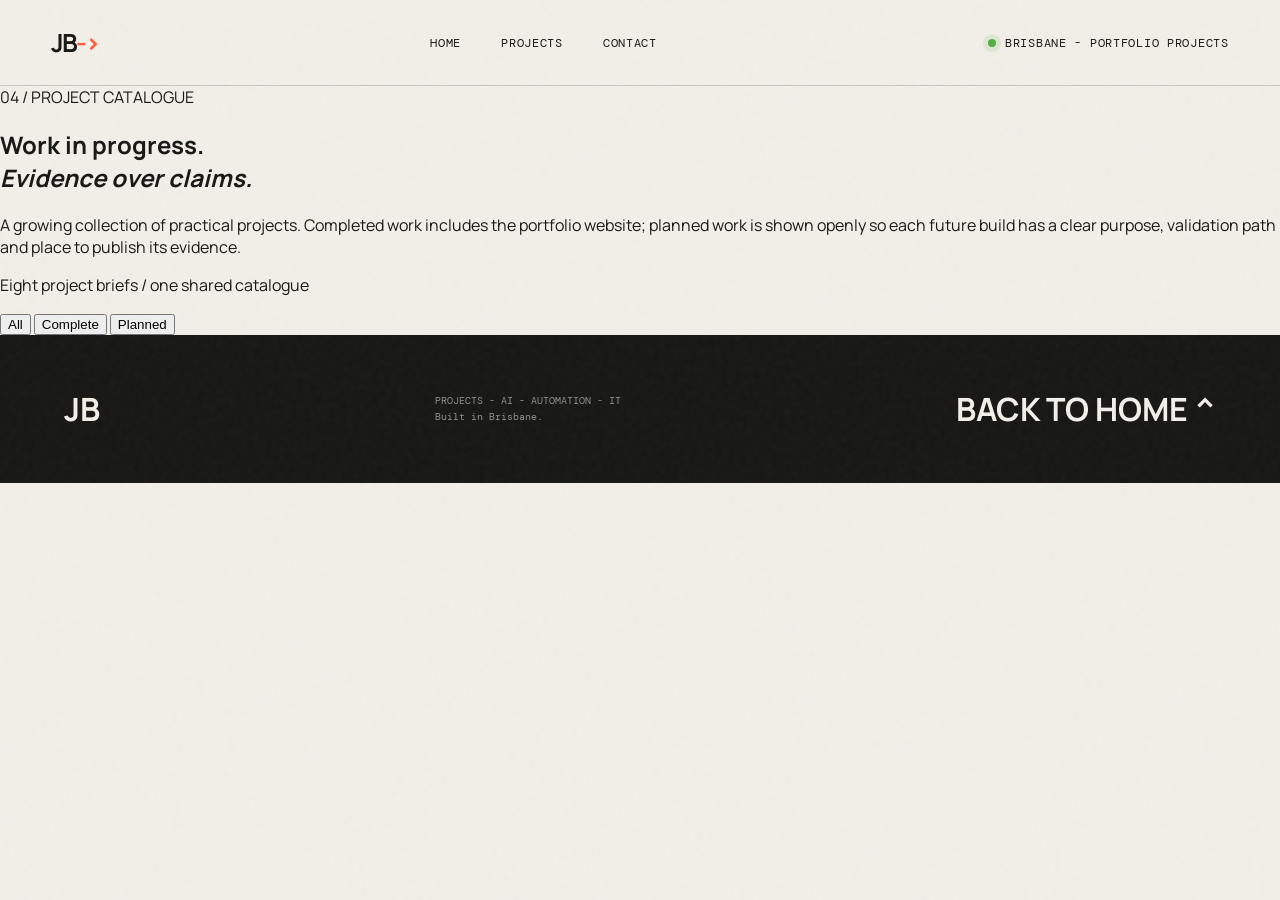
==== projects.html @ 4ab95765 "Add project showcase page framework" ====
<!doctype html>
<html lang="en">
<head>
  <meta charset="UTF-8">
  <meta name="viewport" content="width=device-width,initial-scale=1">
  <meta name="description" content="Joel Bruce - portfolio project catalogue covering AI-assisted development, automation and enterprise IT.">
  <title>Joel Bruce - Projects</title>
  <link rel="preconnect" href="https://fonts.googleapis.com">
  <link rel="preconnect" href="https://fonts.gstatic.com" crossorigin>
  <link href="https://fonts.googleapis.com/css2?family=DM+Mono:wght@300;400;500&family=Manrope:wght@400;500;600;700&display=swap" rel="stylesheet">
  <link rel="stylesheet" href="styles.css">
  <link rel="stylesheet" href="project-page.css">
  <script src="content.js" defer></script>
  <script src="project-page.js" defer></script>
</head>
<body>
  <div class="noise" aria-hidden="true"></div>
  <header class="nav-wrap">
    <a class="monogram" href="index.html">JB<span>-&gt;</span></a>
    <nav aria-label="Primary navigation">
      <a href="index.html">Home</a>
      <a href="projects.html" aria-current="page">Projects</a>
      <a href="index.html#contact">Contact</a>
    </nav>
    <a class="availability" href="index.html#contact"><span></span> Brisbane - Portfolio projects</a>
  </header>
  <main>
    <section class="project-page-hero">
      <span class="eyebrow">04 / PROJECT CATALOGUE</span>
      <h1>Work in progress.<br><em>Evidence over claims.</em></h1>
      <p>A growing collection of practical projects. Completed work includes the portfolio website; planned work is shown openly so each future build has a clear purpose, validation path and place to publish its evidence.</p>
    </section>
    <section class="project-page-main">
      <div class="project-toolbar">
        <p>Eight project briefs / one shared catalogue</p>
        <div class="project-filters" aria-label="Filter projects">
          <button type="button" data-project-filter="all" aria-pressed="true">All</button>
          <button type="button" data-project-filter="complete" aria-pressed="false">Complete</button>
          <button type="button" data-project-filter="planned" aria-pressed="false">Planned</button>
        </div>
      </div>
      <div id="portfolio-project-list" class="portfolio-grid"></div>
    </section>
  </main>
  <footer>
    <a href="index.html">JB</a>
    <p>PROJECTS - AI - AUTOMATION - IT<br>Built in Brisbane.</p>
    <a href="index.html#top">BACK TO HOME ^</a>
  </footer>
</body>
</html>
---- styles.css ----
:root{--paper:#f2efe8;--ink:#171714;--acid:#d9ff43;--orange:#ff5b35;--line:rgba(23,23,20,.2);--mono:'DM Mono',monospace;--sans:'Manrope',sans-serif}*{box-sizing:border-box}html{scroll-behavior:smooth}body{margin:0;background:var(--paper);color:var(--ink);font-family:var(--sans);font-size:16px;overflow-x:hidden}.noise{position:fixed;inset:0;opacity:.035;pointer-events:none;z-index:20;background-image:url("data:image/svg+xml,%3Csvg viewBox='0 0 180 180' xmlns='http://www.w3.org/2000/svg'%3E%3Cfilter id='n'%3E%3CfeTurbulence type='fractalNoise' baseFrequency='.8' numOctaves='4' stitchTiles='stitch'/%3E%3C/filter%3E%3Crect width='100%25' height='100%25' filter='url(%23n)'/%3E%3C/svg%3E")}.nav-wrap{height:86px;padding:0 4vw;display:flex;align-items:center;justify-content:space-between;border-bottom:1px solid var(--line);position:relative;z-index:5}.monogram{font-size:25px;font-weight:700;text-decoration:none;color:var(--ink);letter-spacing:-2px}.monogram span{color:var(--orange)}nav{display:flex;gap:2.5rem}nav a,.availability{font:400 12px var(--mono);color:var(--ink);text-decoration:none;text-transform:uppercase;letter-spacing:.06em}.availability{display:flex;align-items:center;gap:9px}.availability span{width:8px;height:8px;background:#4faf42;border-radius:50%;box-shadow:0 0 0 5px rgba(79,175,66,.12)}.section-pad{padding:8rem 7vw}.hero{min-height:calc(100vh - 86px);position:relative;padding-top:5rem;display:flex;flex-direction:column;justify-content:space-between}.hero-kicker,.section-heading>span,.approach-title>span,.about-copy>span,.contact>span{font:400 11px var(--mono);letter-spacing:.08em}.hero-kicker span{background:var(--ink);color:var(--paper);padding:3px 5px;margin-right:8px}.hero h1{font-size:clamp(3.5rem,8vw,8.4rem);font-weight:500;line-height:.88;letter-spacing:-.075em;margin:1.5rem 0 3rem;position:relative;z-index:2}.hero h1 em,.section-heading h2 em,.approach h2 em,.contact h2 em{font-weight:400;color:var(--orange);font-style:italic}.outlined{color:var(--paper);-webkit-text-stroke:2px var(--ink)}.hero-bottom{display:flex;justify-content:space-between;align-items:flex-end;margin-left:43%}.hero-bottom p{max-width:510px;font-size:clamp(1.05rem,1.5vw,1.35rem);line-height:1.6}.circle-link{width:112px;height:112px;border-radius:50%;background:var(--acid);color:var(--ink);display:flex;align-items:center;justify-content:center;gap:10px;text-decoration:none;font:500 11px var(--mono);text-transform:uppercase;transition:transform .3s}.circle-link:hover{transform:rotate(-8deg) scale(1.06)}.circle-link b{font-size:20px}.orbit{position:absolute;right:8vw;top:12%;width:170px;height:170px;border:1px solid var(--line);border-radius:50%;display:grid;place-items:center;opacity:.55}.orbit-ring{width:10px;height:10px;background:var(--orange);border-radius:50%;position:absolute;top:-5px}.orbit span{font:10px var(--mono);max-width:85px;text-align:center}.marquee{background:var(--ink);color:var(--paper);padding:18px 0;overflow:hidden;white-space:nowrap;transform:rotate(-1.2deg);width:102%;margin-left:-1%}.marquee div{font:500 15px var(--mono);letter-spacing:.08em;animation:move 24s linear infinite}.marquee i{color:var(--acid);margin:0 2rem}@keyframes move{to{transform:translateX(-50%)}}.work{padding-top:11rem}.section-heading{display:grid;grid-template-columns:1fr 2fr 1fr;align-items:start;margin-bottom:7rem}.section-heading h2,.approach h2{font-size:clamp(3rem,6vw,6rem);line-height:.94;letter-spacing:-.06em;margin:0}.section-heading p{line-height:1.6;margin:0}.project{display:grid;grid-template-columns:90px 1fr 230px;padding:3rem 0;border-top:1px solid var(--ink);gap:2rem;transition:padding .25s}.project:last-child{border-bottom:1px solid var(--ink)}.project:hover{padding-left:1rem}.project-num{font:12px var(--mono)}.project-main>span,.impact small{font:10px var(--mono);letter-spacing:.08em}.project h3{font-size:clamp(1.7rem,3vw,3.2rem);font-weight:500;letter-spacing:-.04em;line-height:1.08;max-width:850px;margin:1.2rem 0}.project p{max-width:650px;line-height:1.6;color:#514f49}.tags{display:flex;gap:.5rem;margin-top:1.5rem;flex-wrap:wrap}.tags i,.skill-cloud span{font:400 10px var(--mono);font-style:normal;border:1px solid var(--line);border-radius:50px;padding:8px 12px}.impact{border-left:1px solid var(--line);padding-left:2rem;display:flex;flex-direction:column;justify-content:space-between}.impact b{font:500 12px var(--mono);color:var(--orange)}.approach{background:var(--ink);color:var(--paper)}.approach-title{display:flex;justify-content:space-between;align-items:start;margin-bottom:7rem}.approach-title span{color:var(--acid)}.principles{display:grid;grid-template-columns:repeat(4,1fr);gap:1px;background:rgba(255,255,255,.2);border:1px solid rgba(255,255,255,.2)}.principles article{background:var(--ink);padding:2.5rem;min-height:370px;display:flex;flex-direction:column}.principles b{font:11px var(--mono);color:var(--acid)}.principles h3{font-size:1.55rem;line-height:1.15;margin-top:auto}.principles p{font-size:.92rem;line-height:1.65;color:#aaa9a2}.about{display:grid;grid-template-columns:1fr 1.35fr;gap:8vw;align-items:center}.portrait-card{aspect-ratio:4/5;background:var(--orange);display:grid;place-items:center;position:relative;overflow:hidden}.portrait-card:after{content:'';position:absolute;width:80%;height:80%;border:1px solid rgba(23,23,20,.3);border-radius:50%;transform:rotate(25deg)}.portrait-card span{font-size:clamp(7rem,17vw,16rem);font-weight:700;letter-spacing:-.12em;color:var(--paper);z-index:1}.portrait-card small{position:absolute;bottom:20px;left:20px;font:10px var(--mono)}.about-copy h2{font-size:clamp(2.5rem,5vw,5rem);line-height:1;letter-spacing:-.06em}.about-copy p{line-height:1.75;color:#514f49}.about-copy .large{font-size:1.4rem;color:var(--ink);max-width:600px}.skill-cloud{display:flex;flex-wrap:wrap;gap:.5rem;margin-top:2rem}.contact{background:var(--acid);min-height:75vh;display:flex;flex-direction:column;justify-content:center}.contact h2{font-size:clamp(3.8rem,8vw,8rem);line-height:.92;letter-spacing:-.07em;margin:3rem 0}.contact h2 em{color:var(--ink)}.email-link{font-size:clamp(1.25rem,3vw,2.6rem);color:var(--ink);text-decoration:none;border-bottom:2px solid var(--ink);padding-bottom:8px;align-self:flex-start}.contact-meta{display:flex;justify-content:space-between;align-items:end;margin-top:6rem;font-size:.9rem}.contact-meta div{display:flex;gap:2rem}.contact-meta a{color:var(--ink);font:11px var(--mono)}footer{background:var(--ink);color:var(--paper);padding:3rem 5vw;display:flex;justify-content:space-between;align-items:center}footer>a{color:var(--paper);font-size:2rem;text-decoration:none;font-weight:700}footer p{color:#92918b;font:10px/1.6 var(--mono)}footer button{border:0;background:none;color:var(--paper);font:11px var(--mono);cursor:pointer}.reveal{opacity:0;transform:translateY(25px);transition:opacity .7s,transform .7s}.reveal.visible{opacity:1;transform:none}@media(prefers-reduced-motion:reduce){*{scroll-behavior:auto!important;animation:none!important}.reveal{opacity:1;transform:none}}@media(max-width:850px){.nav-wrap nav{display:none}.section-pad{padding:6rem 6vw}.hero{min-height:800px;padding-top:4rem}.hero-bottom{margin-left:0}.orbit{display:none}.section-heading{grid-template-columns:1fr;gap:2rem;margin-bottom:4rem}.project{grid-template-columns:45px 1fr}.impact{grid-column:2;border:0;padding:0;gap:.7rem}.principles{grid-template-columns:1fr 1fr}.about{grid-template-columns:1fr}.portrait-card{max-height:600px}.approach-title{display:block}.approach-title h2{margin-top:2rem}}@media(max-width:550px){.availability{font-size:0}.availability span{display:block}.hero h1{font-size:3.6rem}.hero-bottom{display:block}.circle-link{margin-top:2rem}.principles{grid-template-columns:1fr}.principles article{min-height:280px}.project{grid-template-columns:1fr}.project-num,.impact{grid-column:1}.contact-meta,footer{align-items:flex-start;gap:2rem}.contact-meta{flex-direction:column}.contact-meta div{flex-direction:column;gap:1rem}footer p{display:none}}
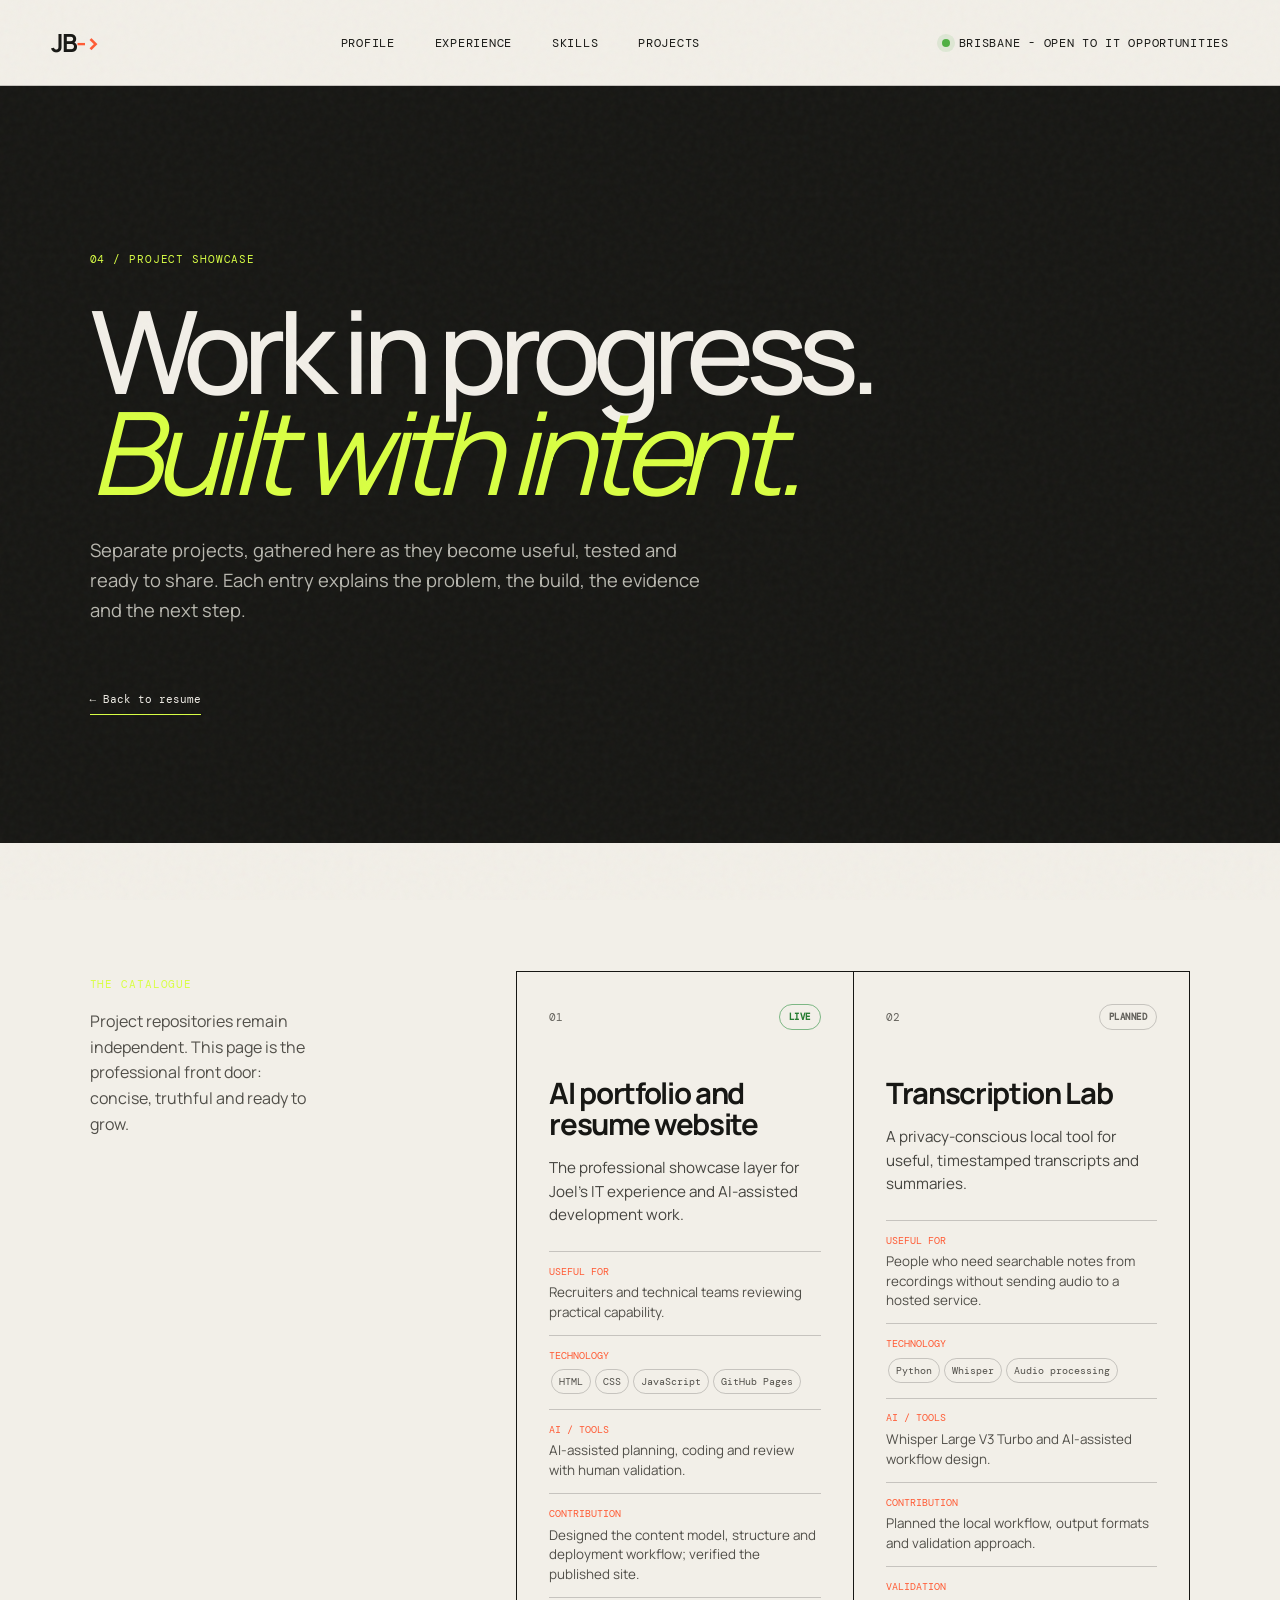
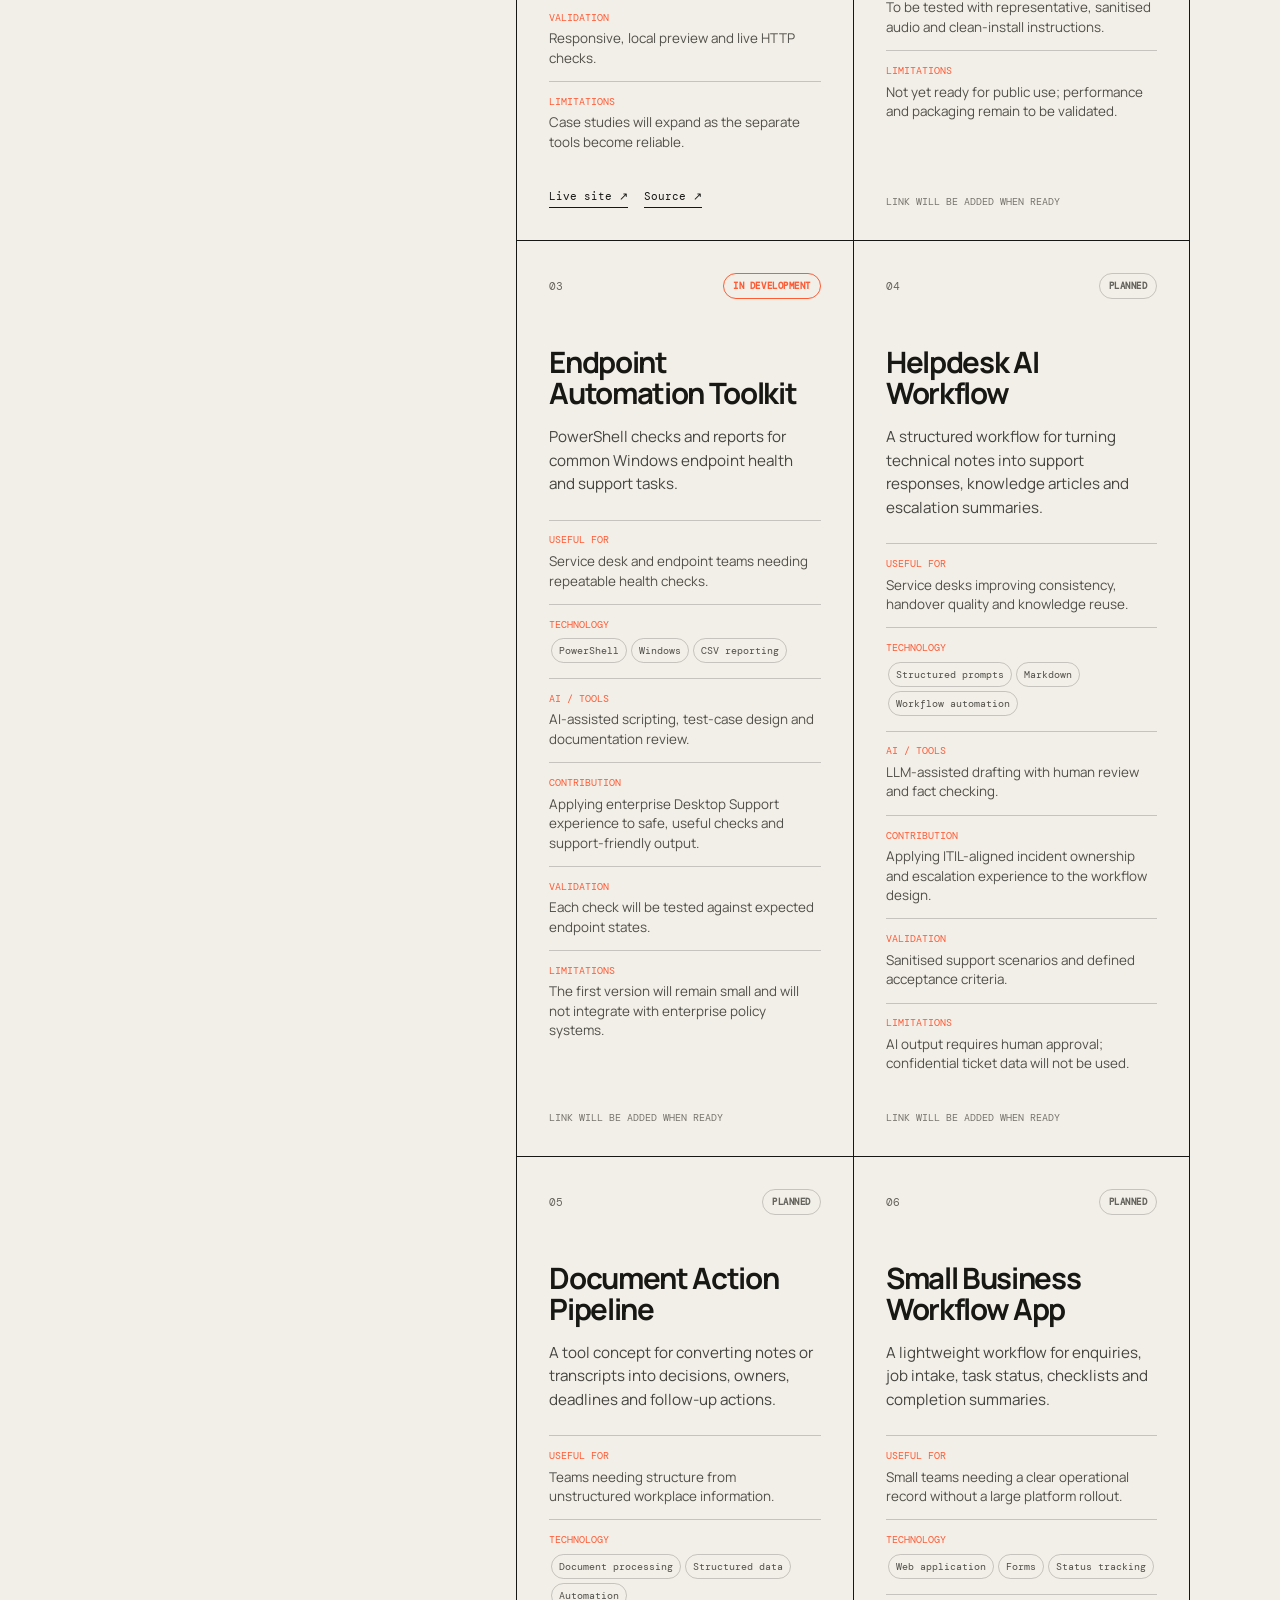
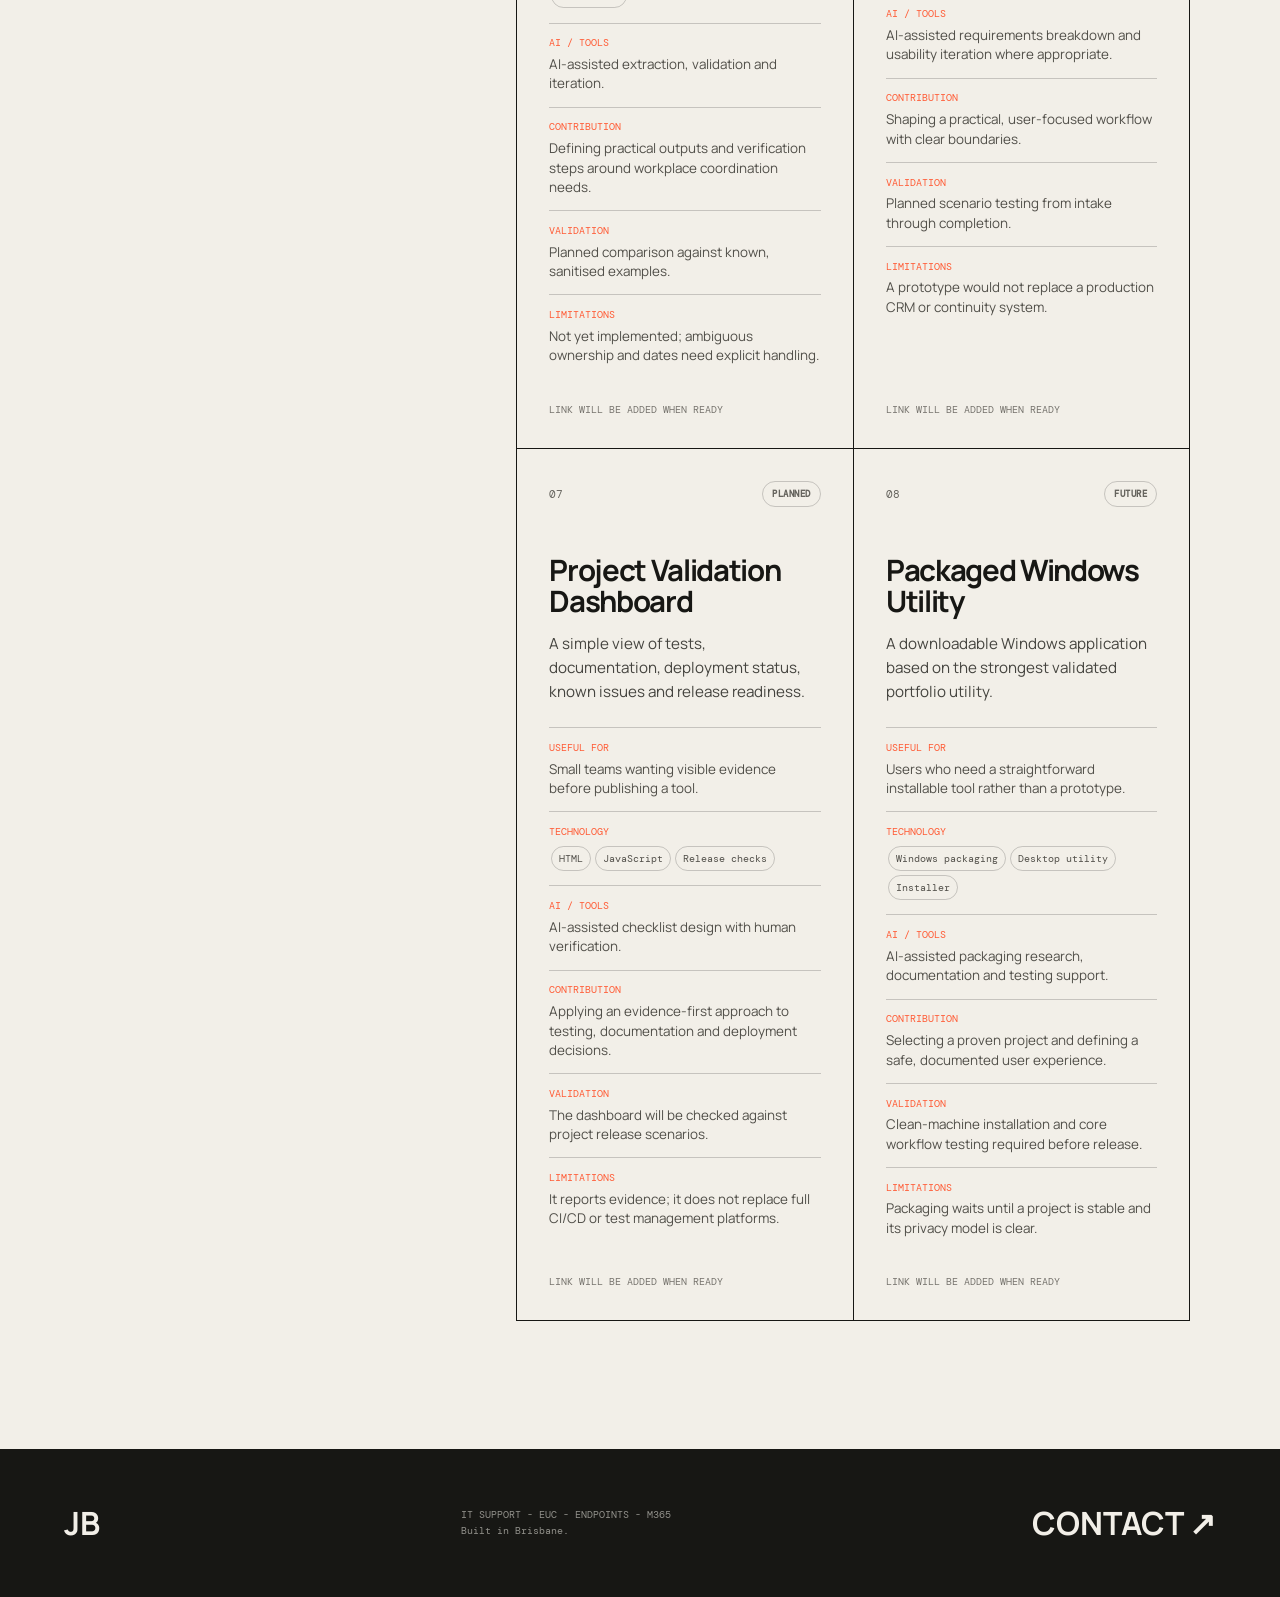
==== commit 6b6e654a: "Add project showcase page framework" ====
--- a/projects.html
+++ b/projects.html
@@ -1,51 +1 @@
-<!doctype html>
-<html lang="en">
-<head>
-  <meta charset="UTF-8">
-  <meta name="viewport" content="width=device-width,initial-scale=1">
-  <meta name="description" content="Joel Bruce - portfolio project catalogue covering AI-assisted development, automation and enterprise IT.">
-  <title>Joel Bruce - Projects</title>
-  <link rel="preconnect" href="https://fonts.googleapis.com">
-  <link rel="preconnect" href="https://fonts.gstatic.com" crossorigin>
-  <link href="https://fonts.googleapis.com/css2?family=DM+Mono:wght@300;400;500&family=Manrope:wght@400;500;600;700&display=swap" rel="stylesheet">
-  <link rel="stylesheet" href="styles.css">
-  <link rel="stylesheet" href="project-page.css">
-  <script src="content.js" defer></script>
-  <script src="project-page.js" defer></script>
-</head>
-<body>
-  <div class="noise" aria-hidden="true"></div>
-  <header class="nav-wrap">
-    <a class="monogram" href="index.html">JB<span>-&gt;</span></a>
-    <nav aria-label="Primary navigation">
-      <a href="index.html">Home</a>
-      <a href="projects.html" aria-current="page">Projects</a>
-      <a href="index.html#contact">Contact</a>
-    </nav>
-    <a class="availability" href="index.html#contact"><span></span> Brisbane - Portfolio projects</a>
-  </header>
-  <main>
-    <section class="project-page-hero">
-      <span class="eyebrow">04 / PROJECT CATALOGUE</span>
-      <h1>Work in progress.<br><em>Evidence over claims.</em></h1>
-      <p>A growing collection of practical projects. Completed work includes the portfolio website; planned work is shown openly so each future build has a clear purpose, validation path and place to publish its evidence.</p>
-    </section>
-    <section class="project-page-main">
-      <div class="project-toolbar">
-        <p>Eight project briefs / one shared catalogue</p>
-        <div class="project-filters" aria-label="Filter projects">
-          <button type="button" data-project-filter="all" aria-pressed="true">All</button>
-          <button type="button" data-project-filter="complete" aria-pressed="false">Complete</button>
-          <button type="button" data-project-filter="planned" aria-pressed="false">Planned</button>
-        </div>
-      </div>
-      <div id="portfolio-project-list" class="portfolio-grid"></div>
-    </section>
-  </main>
-  <footer>
-    <a href="index.html">JB</a>
-    <p>PROJECTS - AI - AUTOMATION - IT<br>Built in Brisbane.</p>
-    <a href="index.html#top">BACK TO HOME ^</a>
-  </footer>
-</body>
-</html>
+<!doctype html><html lang="en"><head><meta charset="UTF-8"><meta name="viewport" content="width=device-width,initial-scale=1"><meta name="description" content="Joel Bruce project showcase: practical IT, endpoint, automation and AI-assisted work."><title>Projects - Joel Bruce</title><link rel="preconnect" href="https://fonts.googleapis.com"><link rel="preconnect" href="https://fonts.gstatic.com" crossorigin><link href="https://fonts.googleapis.com/css2?family=DM+Mono:wght@300;400;500&family=Manrope:wght@400;500;600;700&display=swap" rel="stylesheet"><link rel="stylesheet" href="styles.css"><link rel="stylesheet" href="resume.css"><link rel="stylesheet" href="projects-page.css"><script src="projects-data.js" defer></script><script src="projects-page.js" defer></script></head><body><div class="noise" aria-hidden="true"></div><header class="nav-wrap"><a class="monogram" href="index.html" aria-label="Joel Bruce, home">JB<span>-></span></a><nav aria-label="Primary navigation"><a href="index.html#positioning">Profile</a><a href="index.html#experience">Experience</a><a href="index.html#skills">Skills</a><a href="projects.html" aria-current="page">Projects</a></nav><a class="availability" href="index.html#contact"><span></span> Brisbane - Open to IT opportunities</a></header><main class="showcase-page"><section class="showcase-hero section-pad"><span>04 / PROJECT SHOWCASE</span><h1>Work in progress.<br><em>Built with intent.</em></h1><p>Separate projects, gathered here as they become useful, tested and ready to share. Each entry explains the problem, the build, the evidence and the next step.</p><a class="back-link" href="index.html">← Back to resume</a></section><section class="showcase-grid section-pad"><div class="showcase-intro"><span>THE CATALOGUE</span><p>Project repositories remain independent. This page is the professional front door: concise, truthful and ready to grow.</p></div><div id="project-cards" class="showcase-cards"></div></section></main><footer><a href="index.html">JB</a><p>IT SUPPORT - EUC - ENDPOINTS - M365<br>Built in Brisbane.</p><a href="index.html#contact">CONTACT ↗</a></footer></body></html>
--- a/resume.css
+++ b/resume.css
@@ -0,0 +1,15 @@
+.profile{padding-top:11rem}.target-roles{display:grid;grid-template-columns:repeat(3,1fr);gap:1px;background:var(--ink);border:1px solid var(--ink);margin-bottom:3rem}.target-roles article{background:var(--paper);padding:2rem;min-height:260px;display:flex;flex-direction:column}.target-roles b{font:11px var(--mono);color:var(--orange)}.target-roles h3{font-size:clamp(1.4rem,2.2vw,2.1rem);line-height:1.08;letter-spacing:-.04em;margin:auto 0 1rem}.target-roles p{line-height:1.6;color:#514f49;margin:0}.profile-grid{display:grid;grid-template-columns:1fr 1fr;gap:8vw;margin-left:25%;border-top:1px solid var(--ink);padding-top:2.5rem}.profile-grid p{font-size:1.12rem;line-height:1.75;margin:0}.role{display:grid;grid-template-columns:70px minmax(260px,.75fr) 1.25fr;gap:3rem;border-top:1px solid var(--ink);padding:3.5rem 0}.role:last-child{border-bottom:1px solid var(--ink)}.role-index,.role-head>span{font:11px var(--mono);letter-spacing:.05em}.role-head h3{font-size:clamp(1.6rem,2.6vw,2.7rem);line-height:1.05;letter-spacing:-.045em;margin:1rem 0 .6rem}.role-head h4{font-size:1rem;line-height:1.4;margin:0;font-weight:600}.role-head p{color:#66645e;font-size:.86rem;line-height:1.5}.role-detail ul{margin:0;padding-left:1.2rem}.role-detail li{line-height:1.65;margin-bottom:.8rem;color:#45443f}.skill-groups{display:grid;grid-template-columns:repeat(2,1fr);gap:1px;background:rgba(255,255,255,.2);border:1px solid rgba(255,255,255,.2)}.skill-group{background:var(--ink);padding:2.5rem;min-height:290px}.skill-group>b{font:11px var(--mono);color:var(--acid)}.skill-group h3{font-size:1.55rem;text-transform:none;margin:2.5rem 0 1.5rem}.skill-group div{display:flex;flex-wrap:wrap;gap:.5rem}.skill-group span{font:10px var(--mono);border:1px solid rgba(255,255,255,.25);border-radius:50px;padding:8px 11px;color:#d1d0ca}.projects{padding-top:11rem}.admin-proof{display:grid;grid-template-columns:repeat(3,1fr);gap:1px;background:var(--ink);border:1px solid var(--ink);margin-bottom:4rem}.admin-proof p{background:var(--acid);font-size:clamp(1rem,1.4vw,1.25rem);line-height:1.55;margin:0;padding:2rem;color:var(--ink)}.project-list{display:grid;grid-template-columns:1fr 1fr;border-top:1px solid var(--ink);border-left:1px solid var(--ink)}.project{grid-template-columns:45px 1fr;border:0;border-right:1px solid var(--ink);border-bottom:1px solid var(--ink);padding:2.5rem;min-height:360px}.project:hover{padding-left:3rem}.project h3{font-size:clamp(1.5rem,2.5vw,2.5rem)}.qualifications{background:#e6e1d7}.cert-list{border-top:1px solid var(--ink);margin-bottom:4rem}.cert{display:grid;grid-template-columns:130px 1fr;align-items:center;padding:1.6rem 0;border-bottom:1px solid var(--line)}.cert span{font:12px var(--mono);color:var(--orange)}.cert h3{font-size:clamp(1rem,2vw,1.45rem);font-weight:500;margin:0}.next-focus{display:grid;grid-template-columns:repeat(4,1fr);gap:1px;background:var(--ink);border:1px solid var(--ink)}.next-focus article{background:#f2efe8;padding:1.6rem;min-height:230px}.next-focus h3{font-size:1.25rem;line-height:1.15;margin:0 0 1.4rem}.next-focus div{display:flex;flex-wrap:wrap;gap:.5rem}.next-focus span{font:10px var(--mono);border:1px solid var(--line);border-radius:50px;padding:8px 10px;color:#45443f}.contact-lead{font-size:clamp(1.15rem,2vw,1.6rem);max-width:820px;line-height:1.6}.contact-links{display:flex;flex-wrap:wrap;gap:.75rem;margin-top:2rem}.contact-links a{color:var(--ink);font:500 12px var(--mono);text-decoration:none;text-transform:uppercase;border:1px solid var(--ink);border-radius:50px;padding:11px 14px;background:rgba(255,255,255,.18)}.contact-links a:hover{background:var(--ink);color:var(--acid)}.contact-meta a{color:var(--ink);font:11px var(--mono)}
+@media(max-width:1000px){.target-roles,.admin-proof,.next-focus{grid-template-columns:1fr 1fr}.nav-wrap{gap:1.5rem}.availability{max-width:230px;line-height:1.4}}
+@media(max-width:850px){.profile-grid{margin-left:0}.role{grid-template-columns:45px 1fr}.role-detail{grid-column:2}.project-list{grid-template-columns:1fr}}
+@media(max-width:550px){.target-roles,.admin-proof,.next-focus{grid-template-columns:1fr}.role{grid-template-columns:1fr;gap:1rem}.role-detail{grid-column:1}.skill-groups{grid-template-columns:1fr}.project{min-height:0}.cert{grid-template-columns:70px 1fr}.hero h1{font-size:3.15rem}.hero-bottom p{font-size:1rem}.target-roles article,.admin-proof p,.next-focus article{padding:1.4rem;min-height:0}}
+.hero-contact{display:flex;flex-wrap:wrap;gap:.65rem;margin:1.6rem 0 0;position:relative;z-index:2}.hero-contact span,.hero-contact a{font:500 11px var(--mono);letter-spacing:.04em;text-transform:uppercase;color:var(--ink);text-decoration:none;border:1px solid var(--line);border-radius:50px;padding:9px 12px;background:rgba(242,239,232,.68)}.hero-contact a:hover{background:var(--ink);border-color:var(--ink);color:var(--acid)}
+@media(max-width:550px){.hero-contact{margin-top:1.25rem;gap:.5rem}.hero-contact span,.hero-contact a{font-size:10px;padding:8px 10px}}
+.hero-contact button,.contact-links button{appearance:none;cursor:pointer}.hero-contact button{font:500 11px var(--mono);letter-spacing:.04em;text-transform:uppercase;color:var(--ink);text-decoration:none;border:1px solid var(--line);border-radius:50px;padding:9px 12px;background:rgba(242,239,232,.68)}.hero-contact a:hover,.hero-contact button:hover{background:var(--ink);border-color:var(--ink);color:var(--acid)}.hero-contact button:disabled,.contact-links button:disabled{cursor:default;opacity:.72}.contact-links button{color:var(--ink);font:500 12px var(--mono);text-decoration:none;text-transform:uppercase;border:1px solid var(--ink);border-radius:50px;padding:11px 14px;background:rgba(255,255,255,.18)}.contact-links button:hover{background:var(--ink);color:var(--acid)}
+@media(max-width:550px){.hero-contact button{font-size:10px;padding:8px 10px}}
+.hero-name{font:700 clamp(1.5rem,3vw,2.6rem) var(--sans);letter-spacing:0;margin:1.2rem 0 .7rem;position:relative;z-index:2}
+@media(max-width:550px){.hero-name{margin:1rem 0 .5rem;font-size:1.55rem}}
+@media print{body{background:#fff;color:#000;font-size:11pt;overflow:visible}.noise,.nav-wrap,.marquee,.orbit,.circle-link,footer,.hero-contact button,.contact-links button{display:none!important}.section-pad{padding:22pt 0!important}.hero{min-height:0;padding-top:0!important;display:block}.hero-contact{display:flex!important;margin:10pt 0 16pt!important}.hero-contact span,.hero-contact a{border:0;background:none;padding:0;margin-right:12pt;color:#000;text-transform:none;font-size:9pt}.hero h1,.section-heading h2,.approach h2,.contact h2{font-size:28pt!important;line-height:1.05!important;letter-spacing:0!important;margin:10pt 0 14pt!important}.outlined{color:#000;-webkit-text-stroke:0}.hero-bottom{display:block;margin-left:0}.hero-bottom p,.section-heading p,.profile-grid p,.role-detail li,.project p,.contact-lead{max-width:none;color:#000;font-size:10.5pt;line-height:1.45}.profile,.work,.projects{padding-top:22pt!important}.section-heading{display:block;margin-bottom:18pt}.target-roles,.skill-groups,.admin-proof,.project-list,.next-focus{display:block;border:0;background:none}.target-roles article,.skill-group,.admin-proof p,.project,.next-focus article{break-inside:avoid;border:1px solid #bbb;background:#fff!important;color:#000!important;margin:0 0 10pt;padding:12pt;min-height:0}.skill-group span,.next-focus span,.tags i{border-color:#999;color:#000}.approach,.qualifications,.contact{background:#fff!important;color:#000;min-height:0}.role{grid-template-columns:45pt 150pt 1fr;gap:18pt;padding:14pt 0;break-inside:avoid}.role-head p,.role-detail li{color:#000}.cert-list{margin-bottom:18pt}.cert{grid-template-columns:60pt 1fr;padding:8pt 0}.contact-links{display:flex;gap:10pt;margin-top:12pt}.contact-links a{border:0;background:none;padding:0;color:#000;text-transform:none}.contact-meta{margin-top:18pt}.showcase-hero,.showcase-grid{padding-top:22pt!important}.showcase-card{break-inside:avoid;color:#000!important;background:#fff!important;border:1px solid #bbb}.showcase-card dd,.showcase-purpose{color:#000!important}.showcase-links,.back-link{display:none!important}}
+
+.showcase-hero{padding-top:10rem;min-height:66vh;background:var(--ink);color:var(--paper)}.showcase-hero>span,.showcase-intro>span{font:11px var(--mono);letter-spacing:.08em;color:var(--acid)}.showcase-hero h1{font-size:clamp(4rem,9vw,9rem);font-weight:500;line-height:.88;letter-spacing:-.075em;margin:2rem 0}.showcase-hero h1 em{color:var(--acid);font-style:italic;font-weight:400}.showcase-hero>p{max-width:620px;color:#b9b8b0;font-size:1.15rem;line-height:1.65}.back-link{display:inline-block;margin-top:3rem;color:var(--paper);font:11px var(--mono);text-decoration:none;border-bottom:1px solid var(--acid);padding-bottom:8px}.showcase-grid{display:grid;grid-template-columns:1fr 2fr;gap:7vw}.showcase-intro p{max-width:230px;line-height:1.6;color:#514f49}.showcase-cards{display:grid;grid-template-columns:1fr 1fr;gap:1px;background:var(--ink);border:1px solid var(--ink)}.showcase-card{background:var(--paper);padding:2rem;min-height:500px;display:flex;flex-direction:column}.showcase-card-top{display:flex;justify-content:space-between;align-items:center;font:11px var(--mono);color:#66645e}.status{border:1px solid var(--line);border-radius:50px;padding:6px 9px;text-transform:uppercase;font-size:9px;letter-spacing:.06em}.status-live{color:#287d32;border-color:#7db784}.status-in-development{color:var(--orange);border-color:var(--orange)}.status-planned,.status-future{color:#66645e}.showcase-card h2{font-size:clamp(1.5rem,2.3vw,2.3rem);line-height:1.05;letter-spacing:-.045em;margin:3rem 0 1rem}.showcase-purpose{font-size:.95rem;line-height:1.55;color:#45443f;margin:0 0 1.5rem}.showcase-card dl{margin:0}.showcase-card dl>div{border-top:1px solid var(--line);padding:.8rem 0}.showcase-card dt{font:10px var(--mono);text-transform:uppercase;color:var(--orange);margin-bottom:.35rem}.showcase-card dd{margin:0;color:#514f49;font-size:.84rem;line-height:1.45}.showcase-card dd i{display:inline-block;font:10px var(--mono);font-style:normal;border:1px solid var(--line);border-radius:50px;padding:5px 7px;margin:2px}.showcase-links{display:flex;gap:1rem;margin-top:auto;padding-top:1.5rem}.showcase-links a{color:var(--ink);font:11px var(--mono);text-decoration:none;border-bottom:1px solid var(--ink);padding-bottom:4px}.showcase-note{margin-top:auto;padding-top:1.5rem;color:#77746e;font:10px var(--mono);text-transform:uppercase}
+@media(max-width:850px){.showcase-grid{grid-template-columns:1fr;gap:3rem}.showcase-intro p{max-width:500px}.showcase-cards{grid-template-columns:1fr}}
+@media(max-width:550px){.showcase-hero{min-height:70vh;padding-top:7rem}.showcase-hero h1{font-size:3.5rem}.showcase-card{min-height:0;padding:1.4rem}.showcase-card h2{margin-top:2rem}}
--- a/projects-page.css
+++ b/projects-page.css
@@ -0,0 +1 @@
+.showcase-hero{padding-top:10rem;min-height:66vh;background:var(--ink);color:var(--paper)}.showcase-hero>span,.showcase-intro>span{font:11px var(--mono);letter-spacing:.08em;color:var(--acid)}.showcase-hero h1{font-size:clamp(4rem,9vw,9rem);font-weight:500;line-height:.88;letter-spacing:-.075em;margin:2rem 0}.showcase-hero h1 em{color:var(--acid);font-style:italic;font-weight:400}.showcase-hero>p{max-width:620px;color:#b9b8b0;font-size:1.15rem;line-height:1.65}.back-link{display:inline-block;margin-top:3rem;color:var(--paper);font:11px var(--mono);text-decoration:none;border-bottom:1px solid var(--acid);padding-bottom:8px}.showcase-grid{display:grid;grid-template-columns:1fr 2fr;gap:7vw}.showcase-intro p{max-width:230px;line-height:1.6;color:#514f49}.showcase-cards{display:grid;grid-template-columns:1fr 1fr;gap:1px;background:var(--ink);border:1px solid var(--ink)}.showcase-card{background:var(--paper);padding:2rem;min-height:500px;display:flex;flex-direction:column}.showcase-card-top{display:flex;justify-content:space-between;align-items:center;font:11px var(--mono);color:#66645e}.status{border:1px solid var(--line);border-radius:50px;padding:6px 9px;text-transform:uppercase;font-size:9px;letter-spacing:.06em}.status-live{color:#287d32;border-color:#7db784}.status-in-development{color:var(--orange);border-color:var(--orange)}.status-planned,.status-future{color:#66645e}.showcase-card h2{font-size:clamp(1.5rem,2.3vw,2.3rem);line-height:1.05;letter-spacing:-.045em;margin:3rem 0 1rem}.showcase-purpose{font-size:.95rem;line-height:1.55;color:#45443f;margin:0 0 1.5rem}.showcase-card dl{margin:0}.showcase-card dl>div{border-top:1px solid var(--line);padding:.8rem 0}.showcase-card dt{font:10px var(--mono);text-transform:uppercase;color:var(--orange);margin-bottom:.35rem}.showcase-card dd{margin:0;color:#514f49;font-size:.84rem;line-height:1.45}.showcase-card dd i{display:inline-block;font:10px var(--mono);font-style:normal;border:1px solid var(--line);border-radius:50px;padding:5px 7px;margin:2px}.showcase-links{display:flex;gap:1rem;margin-top:auto;padding-top:1.5rem}.showcase-links a{color:var(--ink);font:11px var(--mono);text-decoration:none;border-bottom:1px solid var(--ink);padding-bottom:4px}.showcase-note{margin-top:auto;padding-top:1.5rem;color:#77746e;font:10px var(--mono);text-transform:uppercase}@media(max-width:850px){.showcase-grid{grid-template-columns:1fr;gap:3rem}.showcase-intro p{max-width:500px}.showcase-cards{grid-template-columns:1fr}}@media(max-width:550px){.showcase-hero{min-height:70vh;padding-top:7rem}.showcase-hero h1{font-size:3.5rem}.showcase-card{min-height:0;padding:1.4rem}.showcase-card h2{margin-top:2rem}}
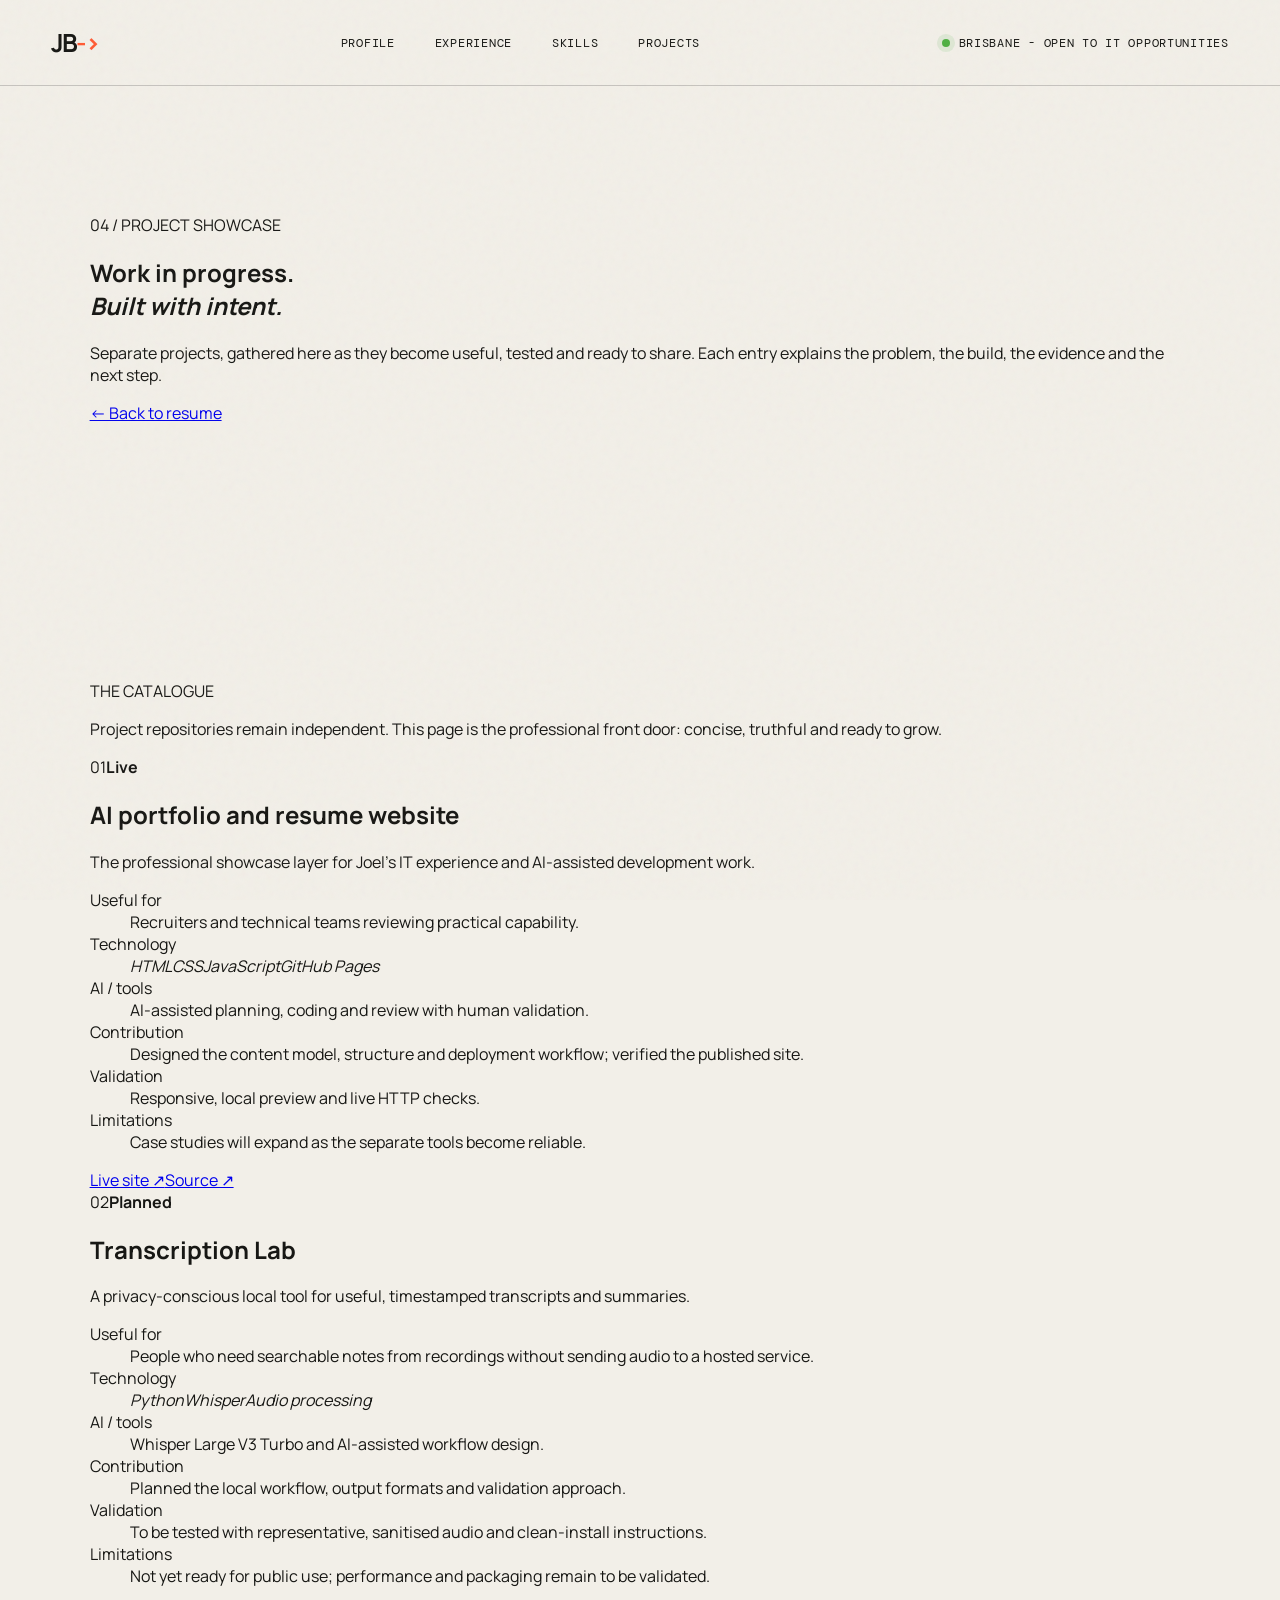
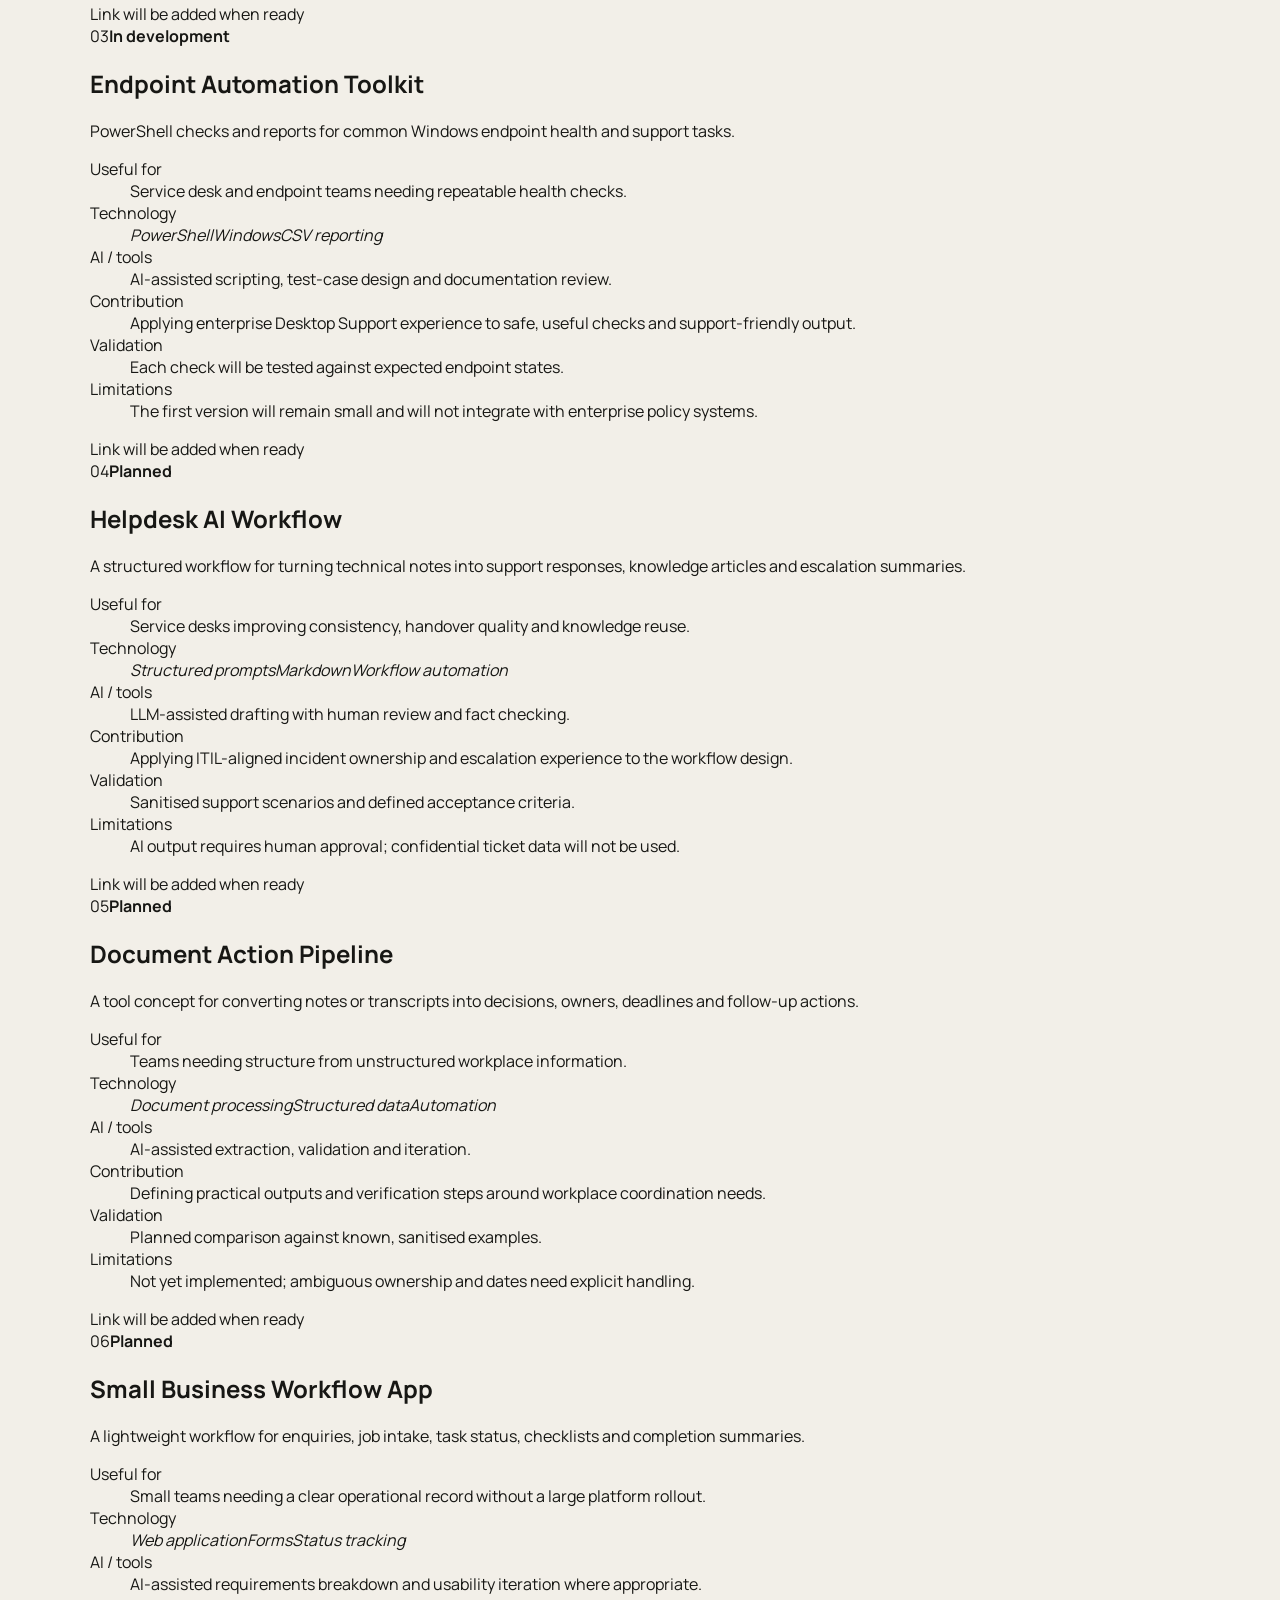
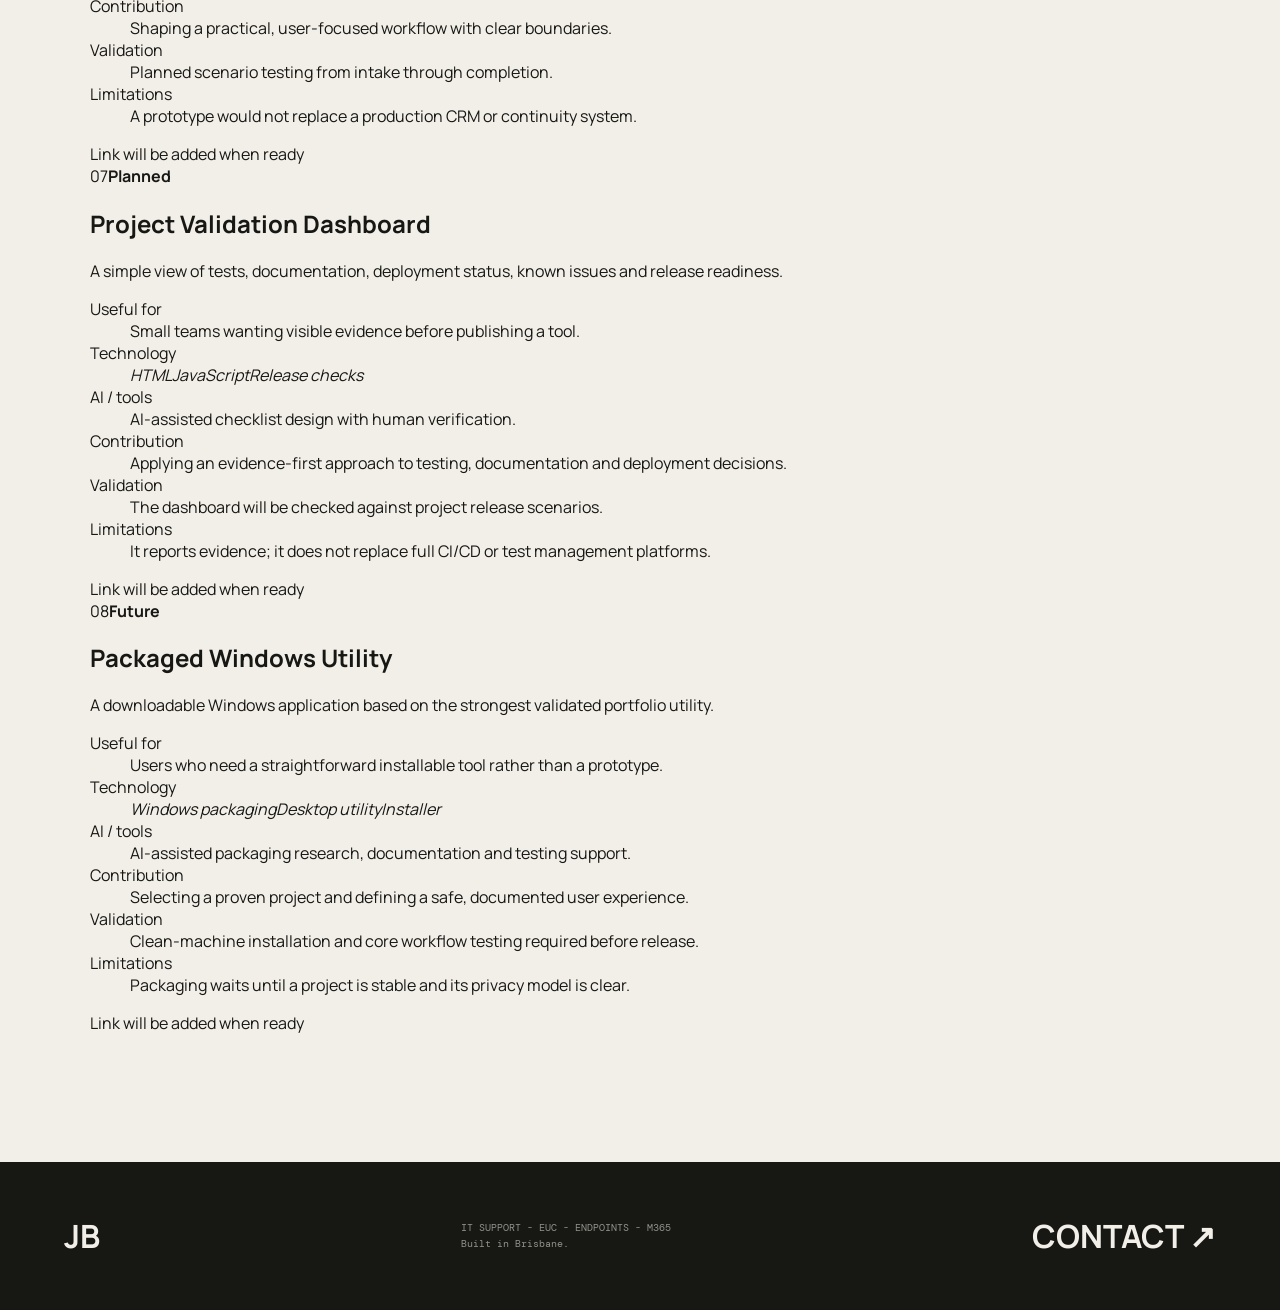
==== commit 03ddc144: "Align main projects showcase implementation" ====
--- a/projects.html
+++ b/projects.html
@@ -1 +1,17 @@
-<!doctype html><html lang="en"><head><meta charset="UTF-8"><meta name="viewport" content="width=device-width,initial-scale=1"><meta name="description" content="Joel Bruce project showcase: practical IT, endpoint, automation and AI-assisted work."><title>Projects - Joel Bruce</title><link rel="preconnect" href="https://fonts.googleapis.com"><link rel="preconnect" href="https://fonts.gstatic.com" crossorigin><link href="https://fonts.googleapis.com/css2?family=DM+Mono:wght@300;400;500&family=Manrope:wght@400;500;600;700&display=swap" rel="stylesheet"><link rel="stylesheet" href="styles.css"><link rel="stylesheet" href="resume.css"><link rel="stylesheet" href="projects-page.css"><script src="projects-data.js" defer></script><script src="projects-page.js" defer></script></head><body><div class="noise" aria-hidden="true"></div><header class="nav-wrap"><a class="monogram" href="index.html" aria-label="Joel Bruce, home">JB<span>-></span></a><nav aria-label="Primary navigation"><a href="index.html#positioning">Profile</a><a href="index.html#experience">Experience</a><a href="index.html#skills">Skills</a><a href="projects.html" aria-current="page">Projects</a></nav><a class="availability" href="index.html#contact"><span></span> Brisbane - Open to IT opportunities</a></header><main class="showcase-page"><section class="showcase-hero section-pad"><span>04 / PROJECT SHOWCASE</span><h1>Work in progress.<br><em>Built with intent.</em></h1><p>Separate projects, gathered here as they become useful, tested and ready to share. Each entry explains the problem, the build, the evidence and the next step.</p><a class="back-link" href="index.html">← Back to resume</a></section><section class="showcase-grid section-pad"><div class="showcase-intro"><span>THE CATALOGUE</span><p>Project repositories remain independent. This page is the professional front door: concise, truthful and ready to grow.</p></div><div id="project-cards" class="showcase-cards"></div></section></main><footer><a href="index.html">JB</a><p>IT SUPPORT - EUC - ENDPOINTS - M365<br>Built in Brisbane.</p><a href="index.html#contact">CONTACT ↗</a></footer></body></html>
+<!doctype html>
+<html lang="en">
+<head>
+  <meta charset="UTF-8"><meta name="viewport" content="width=device-width,initial-scale=1">
+  <meta name="description" content="Joel Bruce project showcase: practical IT, endpoint, automation and AI-assisted work.">
+  <title>Projects - Joel Bruce</title>
+  <link rel="preconnect" href="https://fonts.googleapis.com"><link rel="preconnect" href="https://fonts.gstatic.com" crossorigin>
+  <link href="https://fonts.googleapis.com/css2?family=DM+Mono:wght@300;400;500&family=Manrope:wght@400;500;600;700&display=swap" rel="stylesheet">
+  <link rel="stylesheet" href="styles.css"><link rel="stylesheet" href="resume.css">
+  <script src="projects-data.js" defer></script><script src="projects-page.js" defer></script>
+</head>
+<body><div class="noise" aria-hidden="true"></div>
+  <header class="nav-wrap"><a class="monogram" href="index.html" aria-label="Joel Bruce, home">JB<span>-></span></a><nav aria-label="Primary navigation"><a href="index.html#positioning">Profile</a><a href="index.html#experience">Experience</a><a href="index.html#skills">Skills</a><a href="projects.html" aria-current="page">Projects</a></nav><a class="availability" href="index.html#contact"><span></span> Brisbane - Open to IT opportunities</a></header>
+  <main class="showcase-page"><section class="showcase-hero section-pad"><span>04 / PROJECT SHOWCASE</span><h1>Work in progress.<br><em>Built with intent.</em></h1><p>Separate projects, gathered here as they become useful, tested and ready to share. Each entry explains the problem, the build, the evidence and the next step.</p><a class="back-link" href="index.html">← Back to resume</a></section>
+  <section class="showcase-grid section-pad"><div class="showcase-intro"><span>THE CATALOGUE</span><p>Project repositories remain independent. This page is the professional front door: concise, truthful and ready to grow.</p></div><div id="project-cards" class="showcase-cards"></div></section></main>
+  <footer><a href="index.html">JB</a><p>IT SUPPORT - EUC - ENDPOINTS - M365<br>Built in Brisbane.</p><a href="index.html#contact">CONTACT ↗</a></footer>
+</body></html>
--- a/resume.css
+++ b/resume.css
@@ -1,15 +1,12 @@
 .profile{padding-top:11rem}.target-roles{display:grid;grid-template-columns:repeat(3,1fr);gap:1px;background:var(--ink);border:1px solid var(--ink);margin-bottom:3rem}.target-roles article{background:var(--paper);padding:2rem;min-height:260px;display:flex;flex-direction:column}.target-roles b{font:11px var(--mono);color:var(--orange)}.target-roles h3{font-size:clamp(1.4rem,2.2vw,2.1rem);line-height:1.08;letter-spacing:-.04em;margin:auto 0 1rem}.target-roles p{line-height:1.6;color:#514f49;margin:0}.profile-grid{display:grid;grid-template-columns:1fr 1fr;gap:8vw;margin-left:25%;border-top:1px solid var(--ink);padding-top:2.5rem}.profile-grid p{font-size:1.12rem;line-height:1.75;margin:0}.role{display:grid;grid-template-columns:70px minmax(260px,.75fr) 1.25fr;gap:3rem;border-top:1px solid var(--ink);padding:3.5rem 0}.role:last-child{border-bottom:1px solid var(--ink)}.role-index,.role-head>span{font:11px var(--mono);letter-spacing:.05em}.role-head h3{font-size:clamp(1.6rem,2.6vw,2.7rem);line-height:1.05;letter-spacing:-.045em;margin:1rem 0 .6rem}.role-head h4{font-size:1rem;line-height:1.4;margin:0;font-weight:600}.role-head p{color:#66645e;font-size:.86rem;line-height:1.5}.role-detail ul{margin:0;padding-left:1.2rem}.role-detail li{line-height:1.65;margin-bottom:.8rem;color:#45443f}.skill-groups{display:grid;grid-template-columns:repeat(2,1fr);gap:1px;background:rgba(255,255,255,.2);border:1px solid rgba(255,255,255,.2)}.skill-group{background:var(--ink);padding:2.5rem;min-height:290px}.skill-group>b{font:11px var(--mono);color:var(--acid)}.skill-group h3{font-size:1.55rem;text-transform:none;margin:2.5rem 0 1.5rem}.skill-group div{display:flex;flex-wrap:wrap;gap:.5rem}.skill-group span{font:10px var(--mono);border:1px solid rgba(255,255,255,.25);border-radius:50px;padding:8px 11px;color:#d1d0ca}.projects{padding-top:11rem}.admin-proof{display:grid;grid-template-columns:repeat(3,1fr);gap:1px;background:var(--ink);border:1px solid var(--ink);margin-bottom:4rem}.admin-proof p{background:var(--acid);font-size:clamp(1rem,1.4vw,1.25rem);line-height:1.55;margin:0;padding:2rem;color:var(--ink)}.project-list{display:grid;grid-template-columns:1fr 1fr;border-top:1px solid var(--ink);border-left:1px solid var(--ink)}.project{grid-template-columns:45px 1fr;border:0;border-right:1px solid var(--ink);border-bottom:1px solid var(--ink);padding:2.5rem;min-height:360px}.project:hover{padding-left:3rem}.project h3{font-size:clamp(1.5rem,2.5vw,2.5rem)}.qualifications{background:#e6e1d7}.cert-list{border-top:1px solid var(--ink);margin-bottom:4rem}.cert{display:grid;grid-template-columns:130px 1fr;align-items:center;padding:1.6rem 0;border-bottom:1px solid var(--line)}.cert span{font:12px var(--mono);color:var(--orange)}.cert h3{font-size:clamp(1rem,2vw,1.45rem);font-weight:500;margin:0}.next-focus{display:grid;grid-template-columns:repeat(4,1fr);gap:1px;background:var(--ink);border:1px solid var(--ink)}.next-focus article{background:#f2efe8;padding:1.6rem;min-height:230px}.next-focus h3{font-size:1.25rem;line-height:1.15;margin:0 0 1.4rem}.next-focus div{display:flex;flex-wrap:wrap;gap:.5rem}.next-focus span{font:10px var(--mono);border:1px solid var(--line);border-radius:50px;padding:8px 10px;color:#45443f}.contact-lead{font-size:clamp(1.15rem,2vw,1.6rem);max-width:820px;line-height:1.6}.contact-links{display:flex;flex-wrap:wrap;gap:.75rem;margin-top:2rem}.contact-links a{color:var(--ink);font:500 12px var(--mono);text-decoration:none;text-transform:uppercase;border:1px solid var(--ink);border-radius:50px;padding:11px 14px;background:rgba(255,255,255,.18)}.contact-links a:hover{background:var(--ink);color:var(--acid)}.contact-meta a{color:var(--ink);font:11px var(--mono)}
 @media(max-width:1000px){.target-roles,.admin-proof,.next-focus{grid-template-columns:1fr 1fr}.nav-wrap{gap:1.5rem}.availability{max-width:230px;line-height:1.4}}
 @media(max-width:850px){.profile-grid{margin-left:0}.role{grid-template-columns:45px 1fr}.role-detail{grid-column:2}.project-list{grid-template-columns:1fr}}
-@media(max-width:550px){.target-roles,.admin-proof,.next-focus{grid-template-columns:1fr}.role{grid-template-columns:1fr;gap:1rem}.role-detail{grid-column:1}.skill-groups{grid-template-columns:1fr}.project{min-height:0}.cert{grid-template-columns:70px 1fr}.hero h1{font-size:3.15rem}.hero-bottom p{font-size:1rem}.target-roles article,.admin-proof p,.next-focus article{padding:1.4rem;min-height:0}}
+@media(max-width:550px){.target-roles,.admin-proof,.next-focus{grid-template-columns:1fr}.role{grid-template-columns:1fr;gap:1rem}.role-detail{grid-column:1}.skill-groups{grid-template-columns:1fr}.project{min-height:0}.cert{grid-template-columns:70px 1fr}.hero h1{font-size:3.15rem}.hero-bottom p{font-size:1rem}.target-roles article,.admin-proof p,.next-focus article{padding:1.4rem;min-height:0}}.projects-link-wrap{margin:0 0 3rem}.projects-link-wrap .back-link{color:var(--ink);border-bottom-color:var(--orange);margin-top:0}
 .hero-contact{display:flex;flex-wrap:wrap;gap:.65rem;margin:1.6rem 0 0;position:relative;z-index:2}.hero-contact span,.hero-contact a{font:500 11px var(--mono);letter-spacing:.04em;text-transform:uppercase;color:var(--ink);text-decoration:none;border:1px solid var(--line);border-radius:50px;padding:9px 12px;background:rgba(242,239,232,.68)}.hero-contact a:hover{background:var(--ink);border-color:var(--ink);color:var(--acid)}
-@media(max-width:550px){.hero-contact{margin-top:1.25rem;gap:.5rem}.hero-contact span,.hero-contact a{font-size:10px;padding:8px 10px}}
+@media(max-width:550px){.hero-contact{margin-top:1.25rem;gap:.5rem}.hero-contact span,.hero-contact a{font-size:10px;padding:8px 10px}.hero h1{font-size:2.6rem!important;line-height:1!important}}
 .hero-contact button,.contact-links button{appearance:none;cursor:pointer}.hero-contact button{font:500 11px var(--mono);letter-spacing:.04em;text-transform:uppercase;color:var(--ink);text-decoration:none;border:1px solid var(--line);border-radius:50px;padding:9px 12px;background:rgba(242,239,232,.68)}.hero-contact a:hover,.hero-contact button:hover{background:var(--ink);border-color:var(--ink);color:var(--acid)}.hero-contact button:disabled,.contact-links button:disabled{cursor:default;opacity:.72}.contact-links button{color:var(--ink);font:500 12px var(--mono);text-decoration:none;text-transform:uppercase;border:1px solid var(--ink);border-radius:50px;padding:11px 14px;background:rgba(255,255,255,.18)}.contact-links button:hover{background:var(--ink);color:var(--acid)}
 @media(max-width:550px){.hero-contact button{font-size:10px;padding:8px 10px}}
 .hero-name{font:700 clamp(1.5rem,3vw,2.6rem) var(--sans);letter-spacing:0;margin:1.2rem 0 .7rem;position:relative;z-index:2}
 @media(max-width:550px){.hero-name{margin:1rem 0 .5rem;font-size:1.55rem}}
-@media print{body{background:#fff;color:#000;font-size:11pt;overflow:visible}.noise,.nav-wrap,.marquee,.orbit,.circle-link,footer,.hero-contact button,.contact-links button{display:none!important}.section-pad{padding:22pt 0!important}.hero{min-height:0;padding-top:0!important;display:block}.hero-contact{display:flex!important;margin:10pt 0 16pt!important}.hero-contact span,.hero-contact a{border:0;background:none;padding:0;margin-right:12pt;color:#000;text-transform:none;font-size:9pt}.hero h1,.section-heading h2,.approach h2,.contact h2{font-size:28pt!important;line-height:1.05!important;letter-spacing:0!important;margin:10pt 0 14pt!important}.outlined{color:#000;-webkit-text-stroke:0}.hero-bottom{display:block;margin-left:0}.hero-bottom p,.section-heading p,.profile-grid p,.role-detail li,.project p,.contact-lead{max-width:none;color:#000;font-size:10.5pt;line-height:1.45}.profile,.work,.projects{padding-top:22pt!important}.section-heading{display:block;margin-bottom:18pt}.target-roles,.skill-groups,.admin-proof,.project-list,.next-focus{display:block;border:0;background:none}.target-roles article,.skill-group,.admin-proof p,.project,.next-focus article{break-inside:avoid;border:1px solid #bbb;background:#fff!important;color:#000!important;margin:0 0 10pt;padding:12pt;min-height:0}.skill-group span,.next-focus span,.tags i{border-color:#999;color:#000}.approach,.qualifications,.contact{background:#fff!important;color:#000;min-height:0}.role{grid-template-columns:45pt 150pt 1fr;gap:18pt;padding:14pt 0;break-inside:avoid}.role-head p,.role-detail li{color:#000}.cert-list{margin-bottom:18pt}.cert{grid-template-columns:60pt 1fr;padding:8pt 0}.contact-links{display:flex;gap:10pt;margin-top:12pt}.contact-links a{border:0;background:none;padding:0;color:#000;text-transform:none}.contact-meta{margin-top:18pt}.showcase-hero,.showcase-grid{padding-top:22pt!important}.showcase-card{break-inside:avoid;color:#000!important;background:#fff!important;border:1px solid #bbb}.showcase-card dd,.showcase-purpose{color:#000!important}.showcase-links,.back-link{display:none!important}}
-
-.showcase-hero{padding-top:10rem;min-height:66vh;background:var(--ink);color:var(--paper)}.showcase-hero>span,.showcase-intro>span{font:11px var(--mono);letter-spacing:.08em;color:var(--acid)}.showcase-hero h1{font-size:clamp(4rem,9vw,9rem);font-weight:500;line-height:.88;letter-spacing:-.075em;margin:2rem 0}.showcase-hero h1 em{color:var(--acid);font-style:italic;font-weight:400}.showcase-hero>p{max-width:620px;color:#b9b8b0;font-size:1.15rem;line-height:1.65}.back-link{display:inline-block;margin-top:3rem;color:var(--paper);font:11px var(--mono);text-decoration:none;border-bottom:1px solid var(--acid);padding-bottom:8px}.showcase-grid{display:grid;grid-template-columns:1fr 2fr;gap:7vw}.showcase-intro p{max-width:230px;line-height:1.6;color:#514f49}.showcase-cards{display:grid;grid-template-columns:1fr 1fr;gap:1px;background:var(--ink);border:1px solid var(--ink)}.showcase-card{background:var(--paper);padding:2rem;min-height:500px;display:flex;flex-direction:column}.showcase-card-top{display:flex;justify-content:space-between;align-items:center;font:11px var(--mono);color:#66645e}.status{border:1px solid var(--line);border-radius:50px;padding:6px 9px;text-transform:uppercase;font-size:9px;letter-spacing:.06em}.status-live{color:#287d32;border-color:#7db784}.status-in-development{color:var(--orange);border-color:var(--orange)}.status-planned,.status-future{color:#66645e}.showcase-card h2{font-size:clamp(1.5rem,2.3vw,2.3rem);line-height:1.05;letter-spacing:-.045em;margin:3rem 0 1rem}.showcase-purpose{font-size:.95rem;line-height:1.55;color:#45443f;margin:0 0 1.5rem}.showcase-card dl{margin:0}.showcase-card dl>div{border-top:1px solid var(--line);padding:.8rem 0}.showcase-card dt{font:10px var(--mono);text-transform:uppercase;color:var(--orange);margin-bottom:.35rem}.showcase-card dd{margin:0;color:#514f49;font-size:.84rem;line-height:1.45}.showcase-card dd i{display:inline-block;font:10px var(--mono);font-style:normal;border:1px solid var(--line);border-radius:50px;padding:5px 7px;margin:2px}.showcase-links{display:flex;gap:1rem;margin-top:auto;padding-top:1.5rem}.showcase-links a{color:var(--ink);font:11px var(--mono);text-decoration:none;border-bottom:1px solid var(--ink);padding-bottom:4px}.showcase-note{margin-top:auto;padding-top:1.5rem;color:#77746e;font:10px var(--mono);text-transform:uppercase}
-@media(max-width:850px){.showcase-grid{grid-template-columns:1fr;gap:3rem}.showcase-intro p{max-width:500px}.showcase-cards{grid-template-columns:1fr}}
-@media(max-width:550px){.showcase-hero{min-height:70vh;padding-top:7rem}.showcase-hero h1{font-size:3.5rem}.showcase-card{min-height:0;padding:1.4rem}.showcase-card h2{margin-top:2rem}}
+.project-outcome{border-left:3px solid var(--orange);padding-left:1rem}.project-outcome strong{display:block;font:500 10px var(--mono);letter-spacing:.08em;text-transform:uppercase;color:var(--ink);margin-bottom:.45rem}.project-links{display:flex;flex-wrap:wrap;gap:.65rem;margin-top:1.25rem}.project-links a{font:500 10px var(--mono);text-transform:uppercase;color:var(--ink);text-decoration:none;border-bottom:1px solid var(--ink);padding-bottom:4px}.project-links a:hover{color:var(--orange);border-color:var(--orange)}
+@media print{body{background:#fff;color:#000;font-size:11pt;overflow:visible}.noise,.nav-wrap,.marquee,.orbit,.circle-link,footer,.hero-contact button,.contact-links button{display:none!important}.section-pad{padding:22pt 0!important}.hero{min-height:0;padding-top:0!important;display:block}.hero-contact{display:flex!important;margin:10pt 0 16pt!important}.hero-contact span,.hero-contact a{border:0;background:none;padding:0;margin-right:12pt;color:#000;text-transform:none;font-size:9pt}.hero h1,.section-heading h2,.approach h2,.contact h2{font-size:28pt!important;line-height:1.05!important;letter-spacing:0!important;margin:10pt 0 14pt!important}.outlined{color:#000;-webkit-text-stroke:0}.hero-bottom{display:block;margin-left:0}.hero-bottom p,.section-heading p,.profile-grid p,.role-detail li,.project p,.contact-lead{max-width:none;color:#000;font-size:10.5pt;line-height:1.45}.profile,.work,.projects{padding-top:22pt!important}.section-heading{display:block;margin-bottom:18pt}.target-roles,.skill-groups,.admin-proof,.project-list,.next-focus{display:block;border:0;background:none}.target-roles article,.skill-group,.admin-proof p,.project,.next-focus article{break-inside:avoid;border:1px solid #bbb;background:#fff!important;color:#000!important;margin:0 0 10pt;padding:12pt;min-height:0}.skill-group span,.next-focus span,.tags i{border-color:#999;color:#000}.approach,.qualifications,.contact{background:#fff!important;color:#000;min-height:0}.role{grid-template-columns:45pt 150pt 1fr;gap:18pt;padding:14pt 0;break-inside:avoid}.role-head p,.role-detail li{color:#000}.cert-list{margin-bottom:18pt}.cert{grid-template-columns:60pt 1fr;padding:8pt 0}.contact-links{display:flex;gap:10pt;margin-top:12pt}.contact-links a{border:0;background:none;padding:0;color:#000;text-transform:none}.contact-meta{margin-top:18pt}}
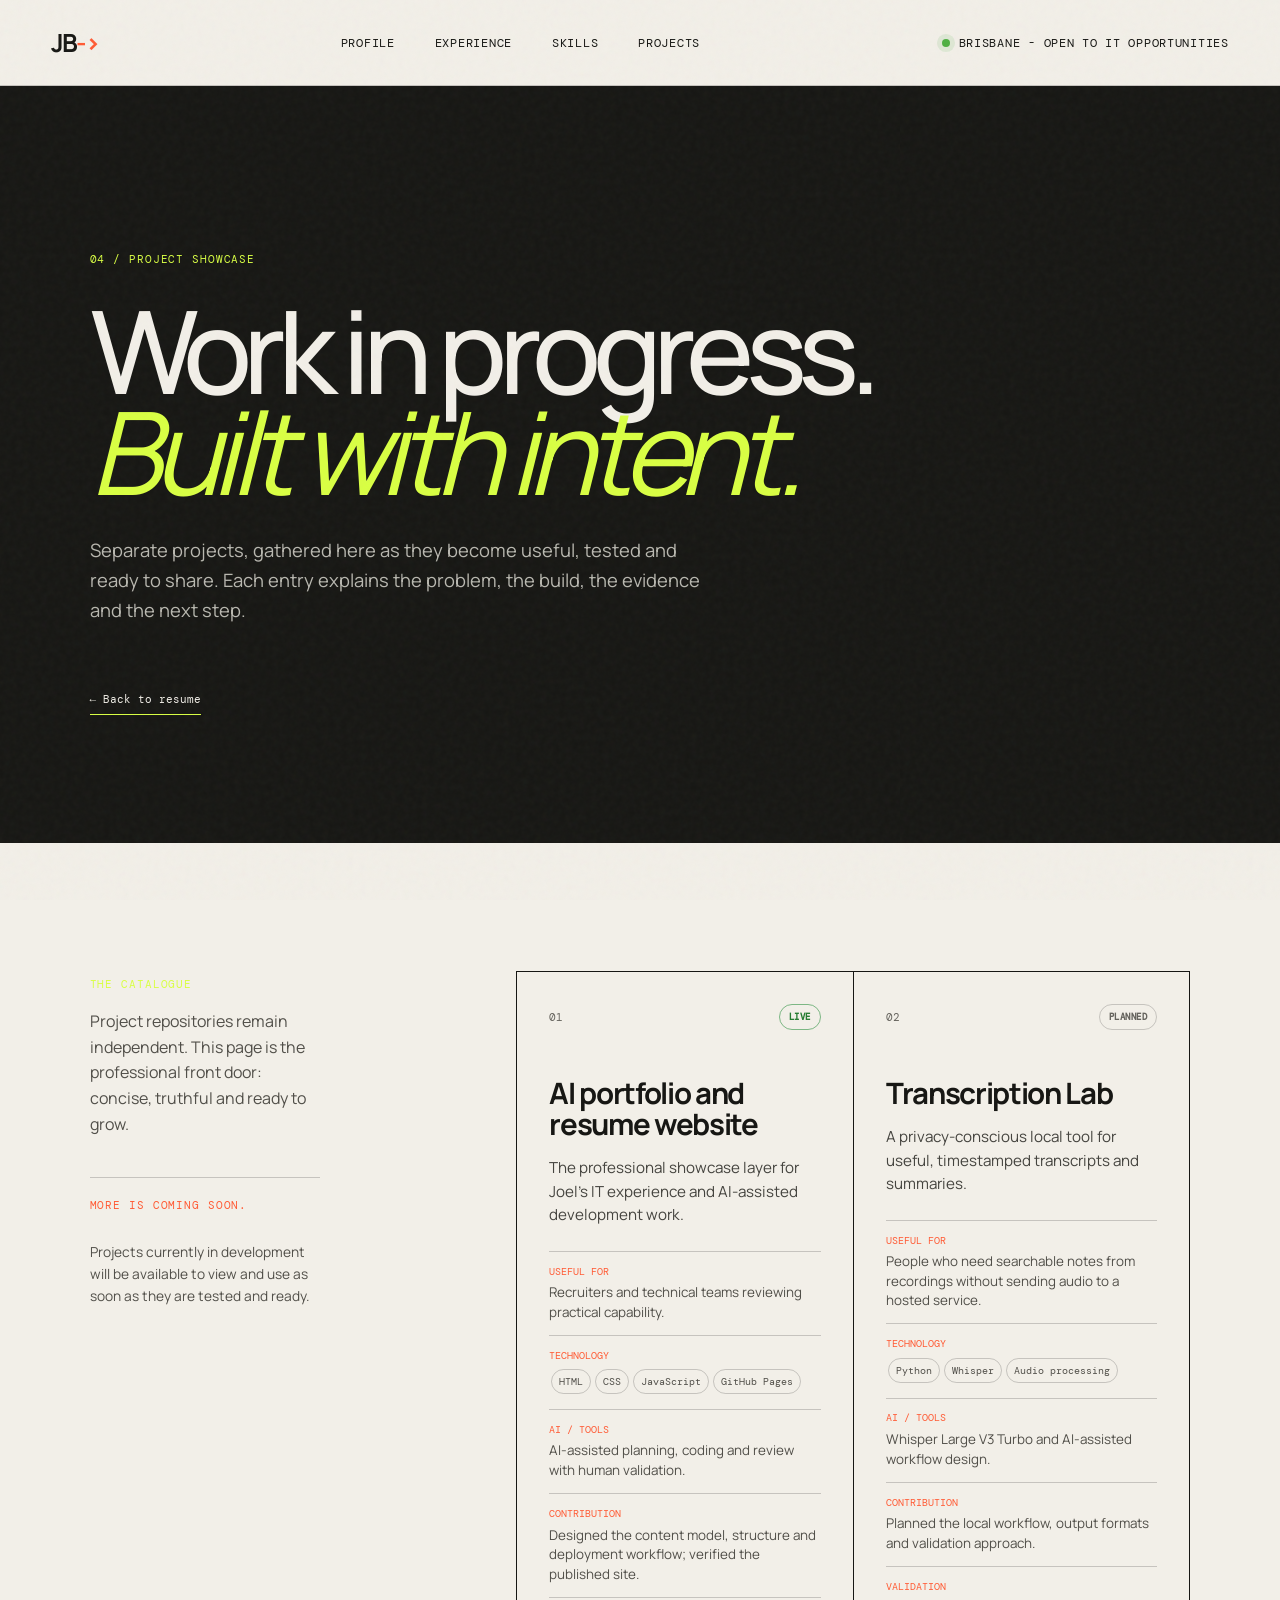
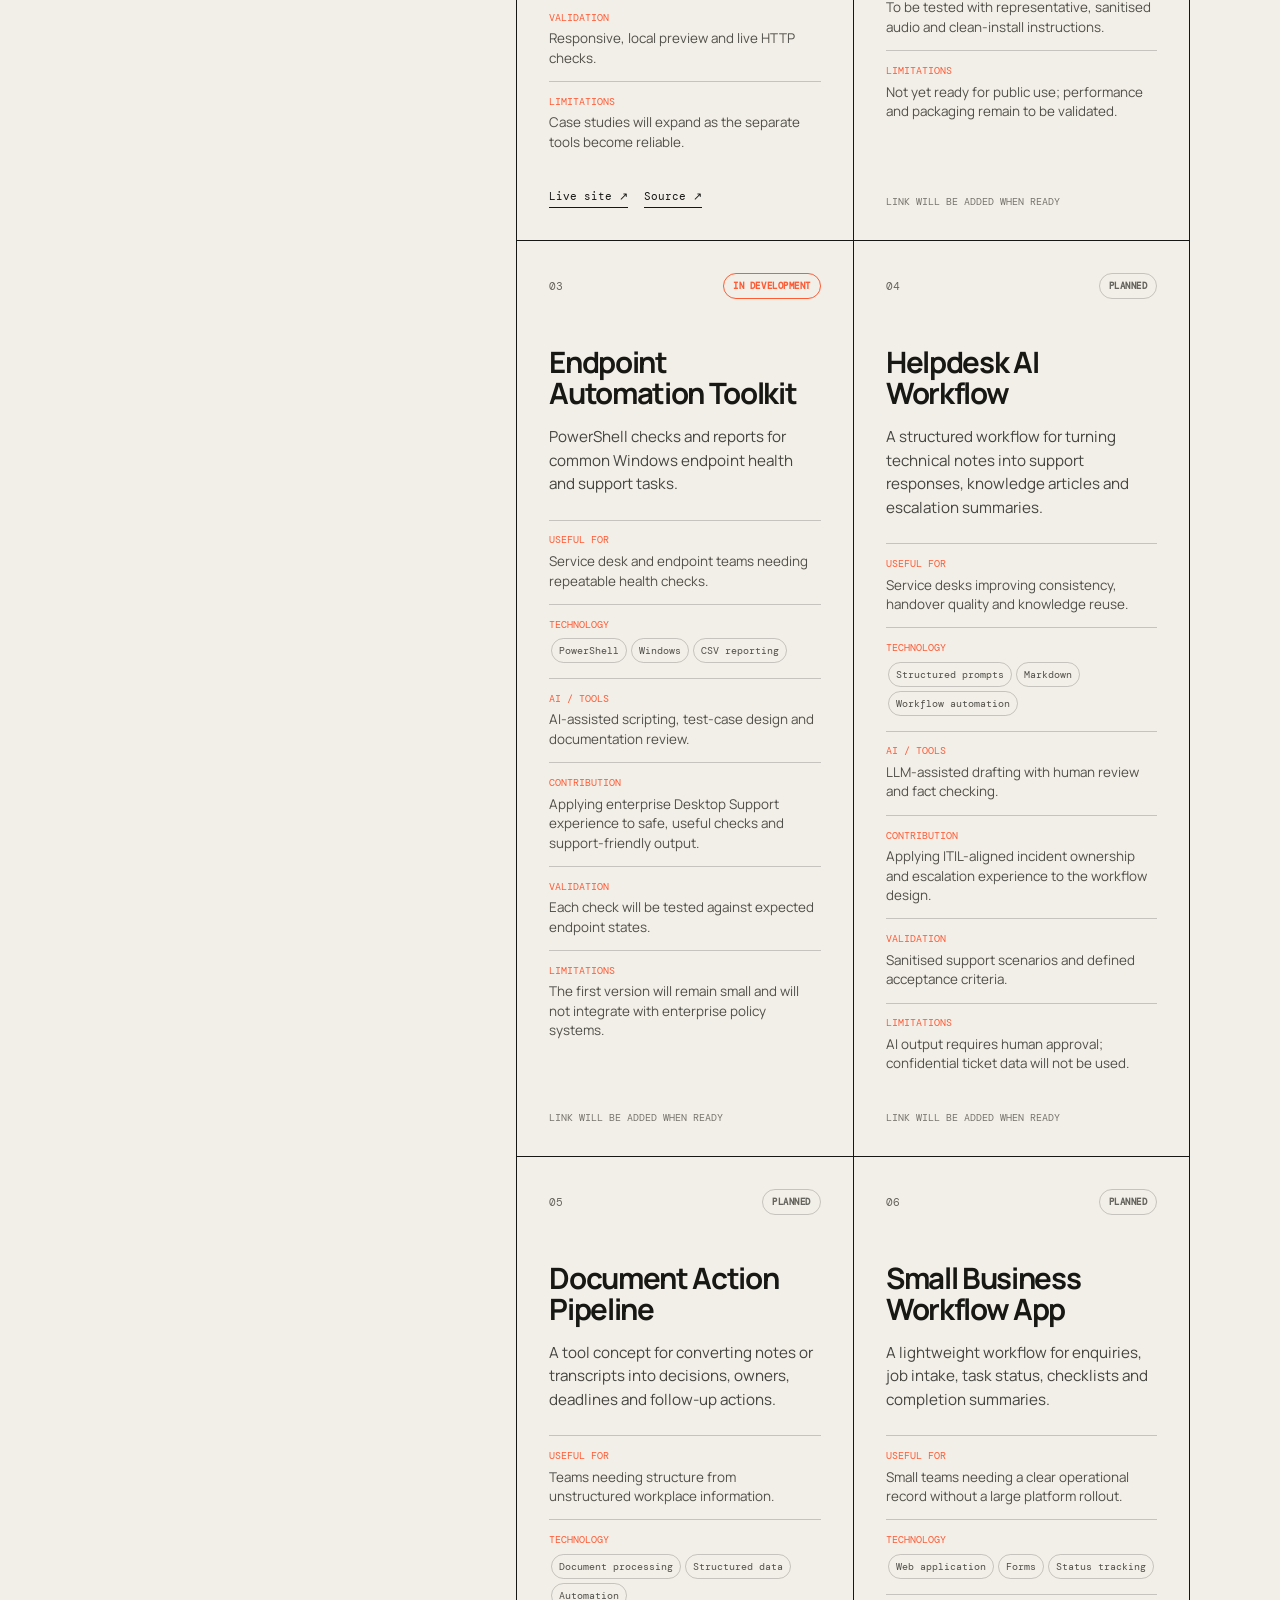
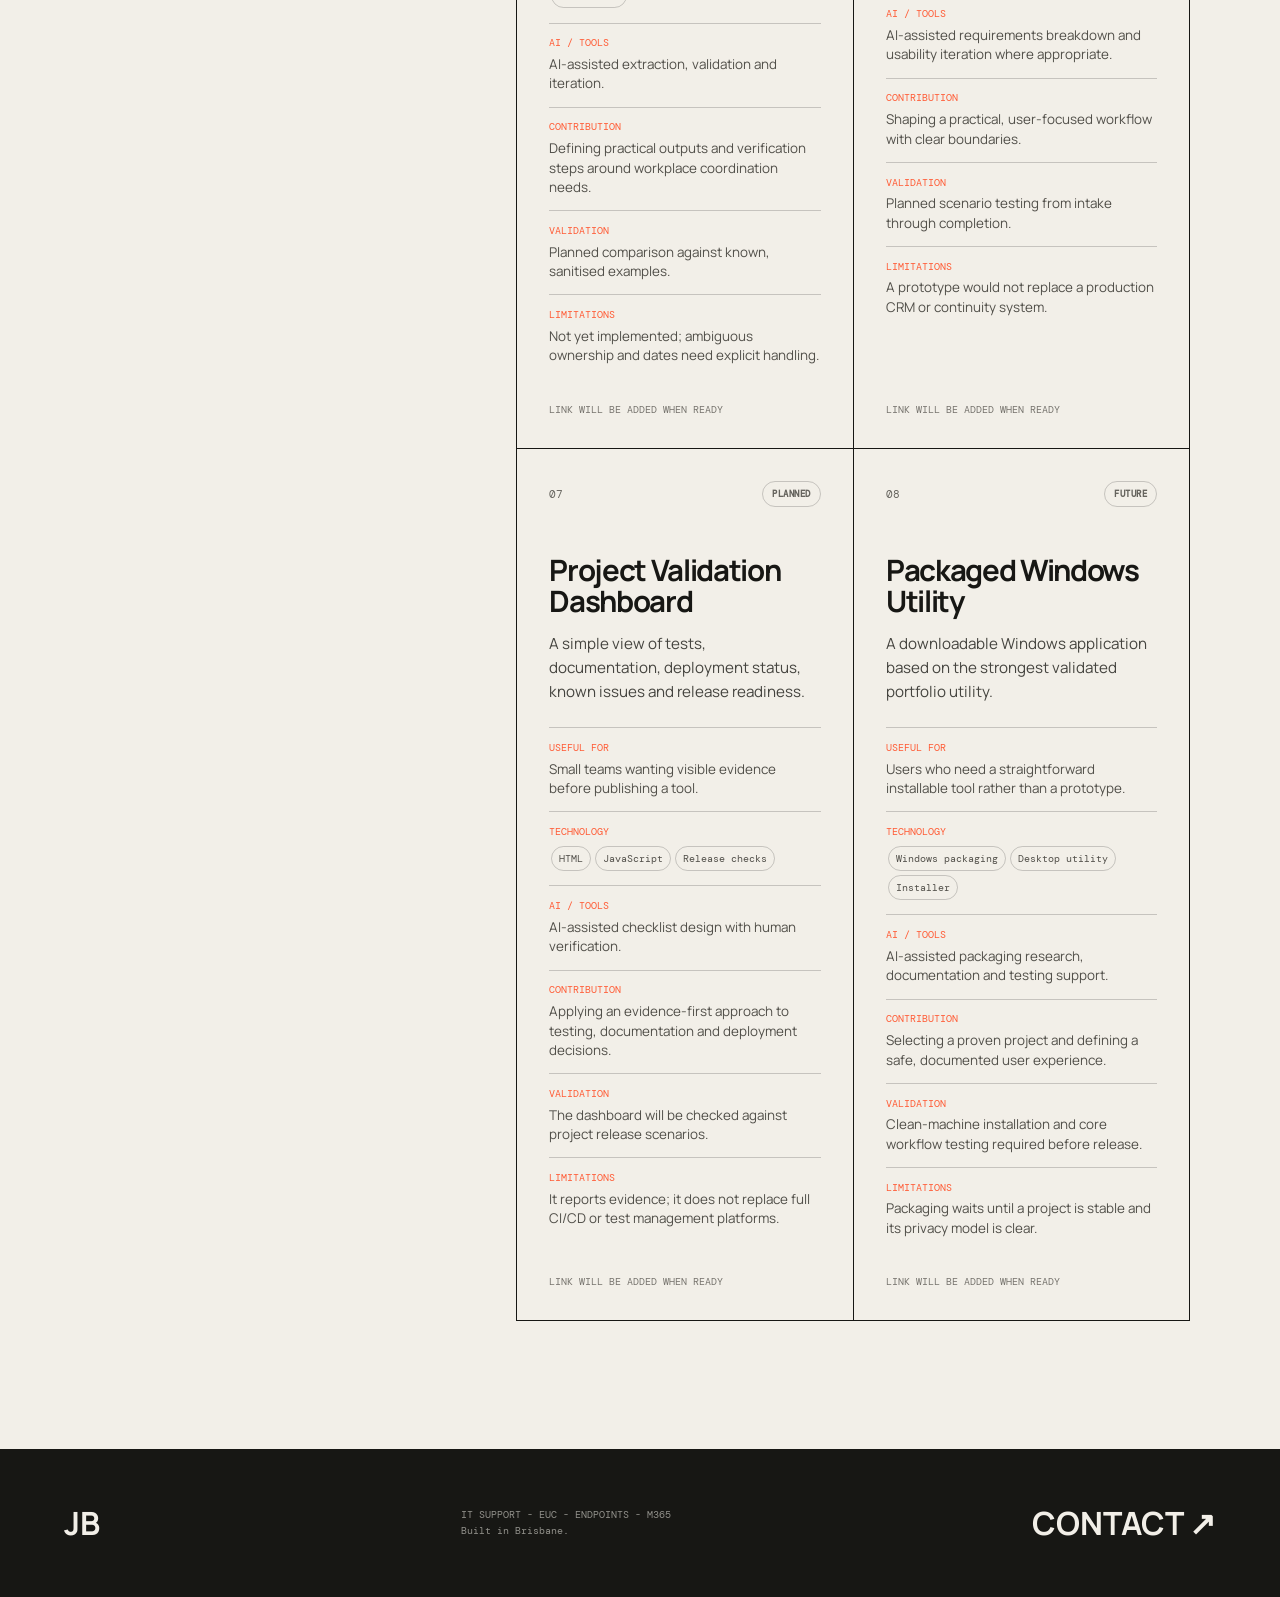
==== commit cc50db99: "Add coming soon project showcase note" ====
--- a/projects.html
+++ b/projects.html
@@ -12,6 +12,6 @@
 <body><div class="noise" aria-hidden="true"></div>
   <header class="nav-wrap"><a class="monogram" href="index.html" aria-label="Joel Bruce, home">JB<span>-></span></a><nav aria-label="Primary navigation"><a href="index.html#positioning">Profile</a><a href="index.html#experience">Experience</a><a href="index.html#skills">Skills</a><a href="projects.html" aria-current="page">Projects</a></nav><a class="availability" href="index.html#contact"><span></span> Brisbane - Open to IT opportunities</a></header>
   <main class="showcase-page"><section class="showcase-hero section-pad"><span>04 / PROJECT SHOWCASE</span><h1>Work in progress.<br><em>Built with intent.</em></h1><p>Separate projects, gathered here as they become useful, tested and ready to share. Each entry explains the problem, the build, the evidence and the next step.</p><a class="back-link" href="index.html">← Back to resume</a></section>
-  <section class="showcase-grid section-pad"><div class="showcase-intro"><span>THE CATALOGUE</span><p>Project repositories remain independent. This page is the professional front door: concise, truthful and ready to grow.</p></div><div id="project-cards" class="showcase-cards"></div></section></main>
+  <section class="showcase-grid section-pad"><div class="showcase-intro"><span>THE CATALOGUE</span><p>Project repositories remain independent. This page is the professional front door: concise, truthful and ready to grow.</p><p class="showcase-coming"><strong>More is coming soon.</strong><br>Projects currently in development will be available to view and use as soon as they are tested and ready.</p></div><div id="project-cards" class="showcase-cards"></div></section></main>
   <footer><a href="index.html">JB</a><p>IT SUPPORT - EUC - ENDPOINTS - M365<br>Built in Brisbane.</p><a href="index.html#contact">CONTACT ↗</a></footer>
 </body></html>
--- a/resume.css
+++ b/resume.css
@@ -1,12 +1,17 @@
 .profile{padding-top:11rem}.target-roles{display:grid;grid-template-columns:repeat(3,1fr);gap:1px;background:var(--ink);border:1px solid var(--ink);margin-bottom:3rem}.target-roles article{background:var(--paper);padding:2rem;min-height:260px;display:flex;flex-direction:column}.target-roles b{font:11px var(--mono);color:var(--orange)}.target-roles h3{font-size:clamp(1.4rem,2.2vw,2.1rem);line-height:1.08;letter-spacing:-.04em;margin:auto 0 1rem}.target-roles p{line-height:1.6;color:#514f49;margin:0}.profile-grid{display:grid;grid-template-columns:1fr 1fr;gap:8vw;margin-left:25%;border-top:1px solid var(--ink);padding-top:2.5rem}.profile-grid p{font-size:1.12rem;line-height:1.75;margin:0}.role{display:grid;grid-template-columns:70px minmax(260px,.75fr) 1.25fr;gap:3rem;border-top:1px solid var(--ink);padding:3.5rem 0}.role:last-child{border-bottom:1px solid var(--ink)}.role-index,.role-head>span{font:11px var(--mono);letter-spacing:.05em}.role-head h3{font-size:clamp(1.6rem,2.6vw,2.7rem);line-height:1.05;letter-spacing:-.045em;margin:1rem 0 .6rem}.role-head h4{font-size:1rem;line-height:1.4;margin:0;font-weight:600}.role-head p{color:#66645e;font-size:.86rem;line-height:1.5}.role-detail ul{margin:0;padding-left:1.2rem}.role-detail li{line-height:1.65;margin-bottom:.8rem;color:#45443f}.skill-groups{display:grid;grid-template-columns:repeat(2,1fr);gap:1px;background:rgba(255,255,255,.2);border:1px solid rgba(255,255,255,.2)}.skill-group{background:var(--ink);padding:2.5rem;min-height:290px}.skill-group>b{font:11px var(--mono);color:var(--acid)}.skill-group h3{font-size:1.55rem;text-transform:none;margin:2.5rem 0 1.5rem}.skill-group div{display:flex;flex-wrap:wrap;gap:.5rem}.skill-group span{font:10px var(--mono);border:1px solid rgba(255,255,255,.25);border-radius:50px;padding:8px 11px;color:#d1d0ca}.projects{padding-top:11rem}.admin-proof{display:grid;grid-template-columns:repeat(3,1fr);gap:1px;background:var(--ink);border:1px solid var(--ink);margin-bottom:4rem}.admin-proof p{background:var(--acid);font-size:clamp(1rem,1.4vw,1.25rem);line-height:1.55;margin:0;padding:2rem;color:var(--ink)}.project-list{display:grid;grid-template-columns:1fr 1fr;border-top:1px solid var(--ink);border-left:1px solid var(--ink)}.project{grid-template-columns:45px 1fr;border:0;border-right:1px solid var(--ink);border-bottom:1px solid var(--ink);padding:2.5rem;min-height:360px}.project:hover{padding-left:3rem}.project h3{font-size:clamp(1.5rem,2.5vw,2.5rem)}.qualifications{background:#e6e1d7}.cert-list{border-top:1px solid var(--ink);margin-bottom:4rem}.cert{display:grid;grid-template-columns:130px 1fr;align-items:center;padding:1.6rem 0;border-bottom:1px solid var(--line)}.cert span{font:12px var(--mono);color:var(--orange)}.cert h3{font-size:clamp(1rem,2vw,1.45rem);font-weight:500;margin:0}.next-focus{display:grid;grid-template-columns:repeat(4,1fr);gap:1px;background:var(--ink);border:1px solid var(--ink)}.next-focus article{background:#f2efe8;padding:1.6rem;min-height:230px}.next-focus h3{font-size:1.25rem;line-height:1.15;margin:0 0 1.4rem}.next-focus div{display:flex;flex-wrap:wrap;gap:.5rem}.next-focus span{font:10px var(--mono);border:1px solid var(--line);border-radius:50px;padding:8px 10px;color:#45443f}.contact-lead{font-size:clamp(1.15rem,2vw,1.6rem);max-width:820px;line-height:1.6}.contact-links{display:flex;flex-wrap:wrap;gap:.75rem;margin-top:2rem}.contact-links a{color:var(--ink);font:500 12px var(--mono);text-decoration:none;text-transform:uppercase;border:1px solid var(--ink);border-radius:50px;padding:11px 14px;background:rgba(255,255,255,.18)}.contact-links a:hover{background:var(--ink);color:var(--acid)}.contact-meta a{color:var(--ink);font:11px var(--mono)}
 @media(max-width:1000px){.target-roles,.admin-proof,.next-focus{grid-template-columns:1fr 1fr}.nav-wrap{gap:1.5rem}.availability{max-width:230px;line-height:1.4}}
 @media(max-width:850px){.profile-grid{margin-left:0}.role{grid-template-columns:45px 1fr}.role-detail{grid-column:2}.project-list{grid-template-columns:1fr}}
-@media(max-width:550px){.target-roles,.admin-proof,.next-focus{grid-template-columns:1fr}.role{grid-template-columns:1fr;gap:1rem}.role-detail{grid-column:1}.skill-groups{grid-template-columns:1fr}.project{min-height:0}.cert{grid-template-columns:70px 1fr}.hero h1{font-size:3.15rem}.hero-bottom p{font-size:1rem}.target-roles article,.admin-proof p,.next-focus article{padding:1.4rem;min-height:0}}.projects-link-wrap{margin:0 0 3rem}.projects-link-wrap .back-link{color:var(--ink);border-bottom-color:var(--orange);margin-top:0}
+@media(max-width:550px){.target-roles,.admin-proof,.next-focus{grid-template-columns:1fr}.role{grid-template-columns:1fr;gap:1rem}.role-detail{grid-column:1}.skill-groups{grid-template-columns:1fr}.project{min-height:0}.cert{grid-template-columns:70px 1fr}.hero h1{font-size:3.15rem}.hero-bottom p{font-size:1rem}.target-roles article,.admin-proof p,.next-focus article{padding:1.4rem;min-height:0}}
 .hero-contact{display:flex;flex-wrap:wrap;gap:.65rem;margin:1.6rem 0 0;position:relative;z-index:2}.hero-contact span,.hero-contact a{font:500 11px var(--mono);letter-spacing:.04em;text-transform:uppercase;color:var(--ink);text-decoration:none;border:1px solid var(--line);border-radius:50px;padding:9px 12px;background:rgba(242,239,232,.68)}.hero-contact a:hover{background:var(--ink);border-color:var(--ink);color:var(--acid)}
-@media(max-width:550px){.hero-contact{margin-top:1.25rem;gap:.5rem}.hero-contact span,.hero-contact a{font-size:10px;padding:8px 10px}.hero h1{font-size:2.6rem!important;line-height:1!important}}
+@media(max-width:550px){.hero-contact{margin-top:1.25rem;gap:.5rem}.hero-contact span,.hero-contact a{font-size:10px;padding:8px 10px}}
 .hero-contact button,.contact-links button{appearance:none;cursor:pointer}.hero-contact button{font:500 11px var(--mono);letter-spacing:.04em;text-transform:uppercase;color:var(--ink);text-decoration:none;border:1px solid var(--line);border-radius:50px;padding:9px 12px;background:rgba(242,239,232,.68)}.hero-contact a:hover,.hero-contact button:hover{background:var(--ink);border-color:var(--ink);color:var(--acid)}.hero-contact button:disabled,.contact-links button:disabled{cursor:default;opacity:.72}.contact-links button{color:var(--ink);font:500 12px var(--mono);text-decoration:none;text-transform:uppercase;border:1px solid var(--ink);border-radius:50px;padding:11px 14px;background:rgba(255,255,255,.18)}.contact-links button:hover{background:var(--ink);color:var(--acid)}
 @media(max-width:550px){.hero-contact button{font-size:10px;padding:8px 10px}}
 .hero-name{font:700 clamp(1.5rem,3vw,2.6rem) var(--sans);letter-spacing:0;margin:1.2rem 0 .7rem;position:relative;z-index:2}
 @media(max-width:550px){.hero-name{margin:1rem 0 .5rem;font-size:1.55rem}}
-.project-outcome{border-left:3px solid var(--orange);padding-left:1rem}.project-outcome strong{display:block;font:500 10px var(--mono);letter-spacing:.08em;text-transform:uppercase;color:var(--ink);margin-bottom:.45rem}.project-links{display:flex;flex-wrap:wrap;gap:.65rem;margin-top:1.25rem}.project-links a{font:500 10px var(--mono);text-transform:uppercase;color:var(--ink);text-decoration:none;border-bottom:1px solid var(--ink);padding-bottom:4px}.project-links a:hover{color:var(--orange);border-color:var(--orange)}
-@media print{body{background:#fff;color:#000;font-size:11pt;overflow:visible}.noise,.nav-wrap,.marquee,.orbit,.circle-link,footer,.hero-contact button,.contact-links button{display:none!important}.section-pad{padding:22pt 0!important}.hero{min-height:0;padding-top:0!important;display:block}.hero-contact{display:flex!important;margin:10pt 0 16pt!important}.hero-contact span,.hero-contact a{border:0;background:none;padding:0;margin-right:12pt;color:#000;text-transform:none;font-size:9pt}.hero h1,.section-heading h2,.approach h2,.contact h2{font-size:28pt!important;line-height:1.05!important;letter-spacing:0!important;margin:10pt 0 14pt!important}.outlined{color:#000;-webkit-text-stroke:0}.hero-bottom{display:block;margin-left:0}.hero-bottom p,.section-heading p,.profile-grid p,.role-detail li,.project p,.contact-lead{max-width:none;color:#000;font-size:10.5pt;line-height:1.45}.profile,.work,.projects{padding-top:22pt!important}.section-heading{display:block;margin-bottom:18pt}.target-roles,.skill-groups,.admin-proof,.project-list,.next-focus{display:block;border:0;background:none}.target-roles article,.skill-group,.admin-proof p,.project,.next-focus article{break-inside:avoid;border:1px solid #bbb;background:#fff!important;color:#000!important;margin:0 0 10pt;padding:12pt;min-height:0}.skill-group span,.next-focus span,.tags i{border-color:#999;color:#000}.approach,.qualifications,.contact{background:#fff!important;color:#000;min-height:0}.role{grid-template-columns:45pt 150pt 1fr;gap:18pt;padding:14pt 0;break-inside:avoid}.role-head p,.role-detail li{color:#000}.cert-list{margin-bottom:18pt}.cert{grid-template-columns:60pt 1fr;padding:8pt 0}.contact-links{display:flex;gap:10pt;margin-top:12pt}.contact-links a{border:0;background:none;padding:0;color:#000;text-transform:none}.contact-meta{margin-top:18pt}}
+@media print{body{background:#fff;color:#000;font-size:11pt;overflow:visible}.noise,.nav-wrap,.marquee,.orbit,.circle-link,footer,.hero-contact button,.contact-links button{display:none!important}.section-pad{padding:22pt 0!important}.hero{min-height:0;padding-top:0!important;display:block}.hero-contact{display:flex!important;margin:10pt 0 16pt!important}.hero-contact span,.hero-contact a{border:0;background:none;padding:0;margin-right:12pt;color:#000;text-transform:none;font-size:9pt}.hero h1,.section-heading h2,.approach h2,.contact h2{font-size:28pt!important;line-height:1.05!important;letter-spacing:0!important;margin:10pt 0 14pt!important}.outlined{color:#000;-webkit-text-stroke:0}.hero-bottom{display:block;margin-left:0}.hero-bottom p,.section-heading p,.profile-grid p,.role-detail li,.project p,.contact-lead{max-width:none;color:#000;font-size:10.5pt;line-height:1.45}.profile,.work,.projects{padding-top:22pt!important}.section-heading{display:block;margin-bottom:18pt}.target-roles,.skill-groups,.admin-proof,.project-list,.next-focus{display:block;border:0;background:none}.target-roles article,.skill-group,.admin-proof p,.project,.next-focus article{break-inside:avoid;border:1px solid #bbb;background:#fff!important;color:#000!important;margin:0 0 10pt;padding:12pt;min-height:0}.skill-group span,.next-focus span,.tags i{border-color:#999;color:#000}.approach,.qualifications,.contact{background:#fff!important;color:#000;min-height:0}.role{grid-template-columns:45pt 150pt 1fr;gap:18pt;padding:14pt 0;break-inside:avoid}.role-head p,.role-detail li{color:#000}.cert-list{margin-bottom:18pt}.cert{grid-template-columns:60pt 1fr;padding:8pt 0}.contact-links{display:flex;gap:10pt;margin-top:12pt}.contact-links a{border:0;background:none;padding:0;color:#000;text-transform:none}.contact-meta{margin-top:18pt}.showcase-hero,.showcase-grid{padding-top:22pt!important}.showcase-card{break-inside:avoid;color:#000!important;background:#fff!important;border:1px solid #bbb}.showcase-card dd,.showcase-purpose{color:#000!important}.showcase-links,.back-link{display:none!important}}
+
+.showcase-hero{padding-top:10rem;min-height:66vh;background:var(--ink);color:var(--paper)}.showcase-hero>span,.showcase-intro>span{font:11px var(--mono);letter-spacing:.08em;color:var(--acid)}.showcase-hero h1{font-size:clamp(4rem,9vw,9rem);font-weight:500;line-height:.88;letter-spacing:-.075em;margin:2rem 0}.showcase-hero h1 em{color:var(--acid);font-style:italic;font-weight:400}.showcase-hero>p{max-width:620px;color:#b9b8b0;font-size:1.15rem;line-height:1.65}.back-link{display:inline-block;margin-top:3rem;color:var(--paper);font:11px var(--mono);text-decoration:none;border-bottom:1px solid var(--acid);padding-bottom:8px}.showcase-grid{display:grid;grid-template-columns:1fr 2fr;gap:7vw}.showcase-intro p{max-width:230px;line-height:1.6;color:#514f49}.showcase-cards{display:grid;grid-template-columns:1fr 1fr;gap:1px;background:var(--ink);border:1px solid var(--ink)}.showcase-card{background:var(--paper);padding:2rem;min-height:500px;display:flex;flex-direction:column}.showcase-card-top{display:flex;justify-content:space-between;align-items:center;font:11px var(--mono);color:#66645e}.status{border:1px solid var(--line);border-radius:50px;padding:6px 9px;text-transform:uppercase;font-size:9px;letter-spacing:.06em}.status-live{color:#287d32;border-color:#7db784}.status-in-development{color:var(--orange);border-color:var(--orange)}.status-planned,.status-future{color:#66645e}.showcase-card h2{font-size:clamp(1.5rem,2.3vw,2.3rem);line-height:1.05;letter-spacing:-.045em;margin:3rem 0 1rem}.showcase-purpose{font-size:.95rem;line-height:1.55;color:#45443f;margin:0 0 1.5rem}.showcase-card dl{margin:0}.showcase-card dl>div{border-top:1px solid var(--line);padding:.8rem 0}.showcase-card dt{font:10px var(--mono);text-transform:uppercase;color:var(--orange);margin-bottom:.35rem}.showcase-card dd{margin:0;color:#514f49;font-size:.84rem;line-height:1.45}.showcase-card dd i{display:inline-block;font:10px var(--mono);font-style:normal;border:1px solid var(--line);border-radius:50px;padding:5px 7px;margin:2px}.showcase-links{display:flex;gap:1rem;margin-top:auto;padding-top:1.5rem}.showcase-links a{color:var(--ink);font:11px var(--mono);text-decoration:none;border-bottom:1px solid var(--ink);padding-bottom:4px}.showcase-note{margin-top:auto;padding-top:1.5rem;color:#77746e;font:10px var(--mono);text-transform:uppercase}
+@media(max-width:850px){.showcase-grid{grid-template-columns:1fr;gap:3rem}.showcase-intro p{max-width:500px}.showcase-cards{grid-template-columns:1fr}}
+@media(max-width:550px){.showcase-hero{min-height:70vh;padding-top:7rem}.showcase-hero h1{font-size:3.5rem}.showcase-card{min-height:0;padding:1.4rem}.showcase-card h2{margin-top:2rem}}
+.projects-link-wrap{margin:0 0 3rem}.projects-link-wrap .back-link{color:var(--ink);border-bottom-color:var(--orange);margin-top:0}
+.showcase-coming{margin-top:2.5rem;padding-top:1.25rem;border-top:1px solid var(--line);font-size:.86rem;line-height:1.6;color:#66645e}.showcase-coming strong{display:block;color:var(--orange);font:11px var(--mono);letter-spacing:.08em;text-transform:uppercase;margin-bottom:.45rem}
